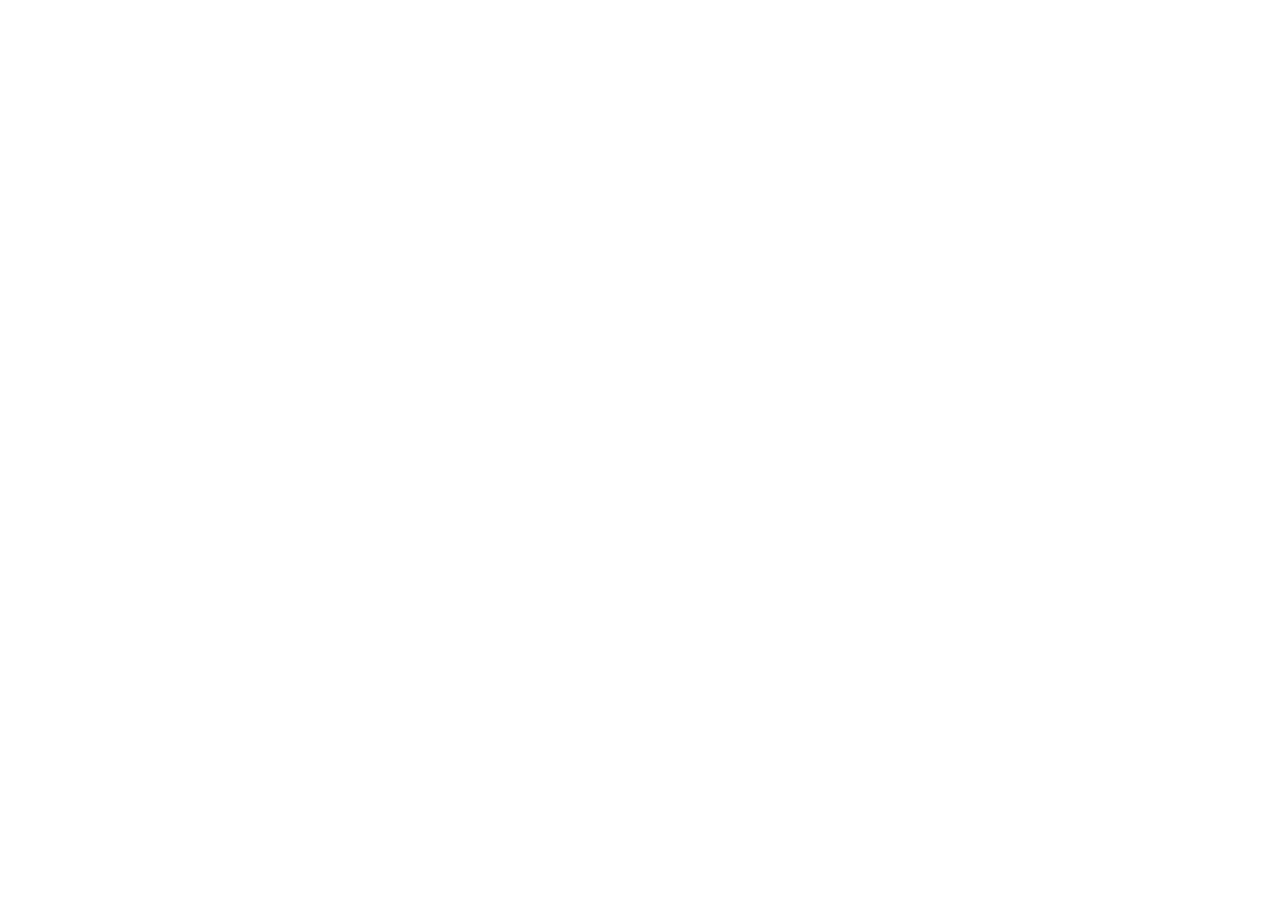
==== index.html @ cf405e30 "Primo commit: aggiunta file del carnevale" ====
<!DOCTYPE html>
<html lang="it">
<head>
<meta charset="utf-8">
<meta name="viewport" content="width=device-width, initial-scale=1, viewport-fit=cover">
<title>Carnevale di Ivrea 2027</title>
<link rel="preconnect" href="https://fonts.googleapis.com">
<link rel="preconnect" href="https://fonts.gstatic.com" crossorigin>
<link href="https://fonts.googleapis.com/css2?family=Alfa+Slab+One&family=Source+Sans+3:wght@400;600;700&display=swap" rel="stylesheet">
<link rel="stylesheet" href="css/style.css">
</head>
<body>
<header class="nav" id="nav"></header>
<div id="hero"></div>
<main class="wrap" id="app"></main>
<footer id="footer"></footer>
<script src="js/config.js"></script>
<script src="js/data.js"></script>
<script src="js/app.js"></script>
</body>
</html>
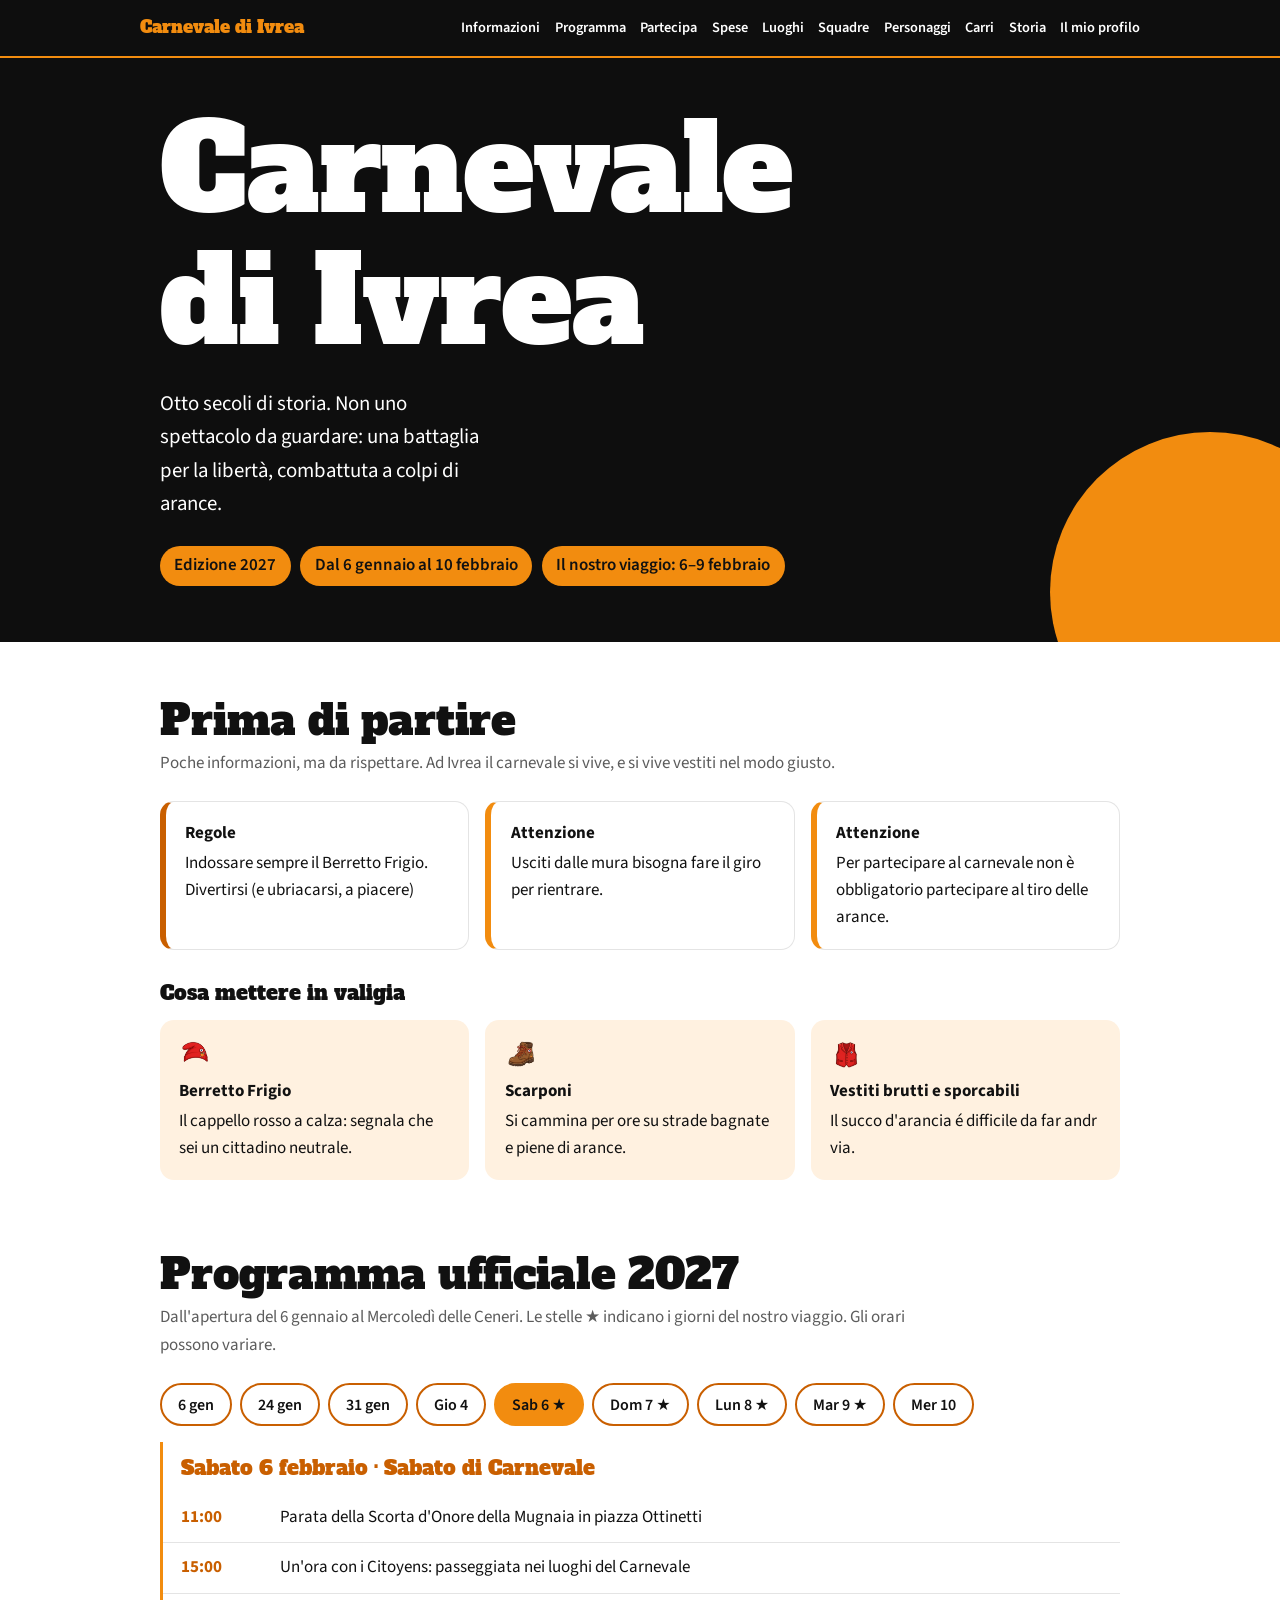
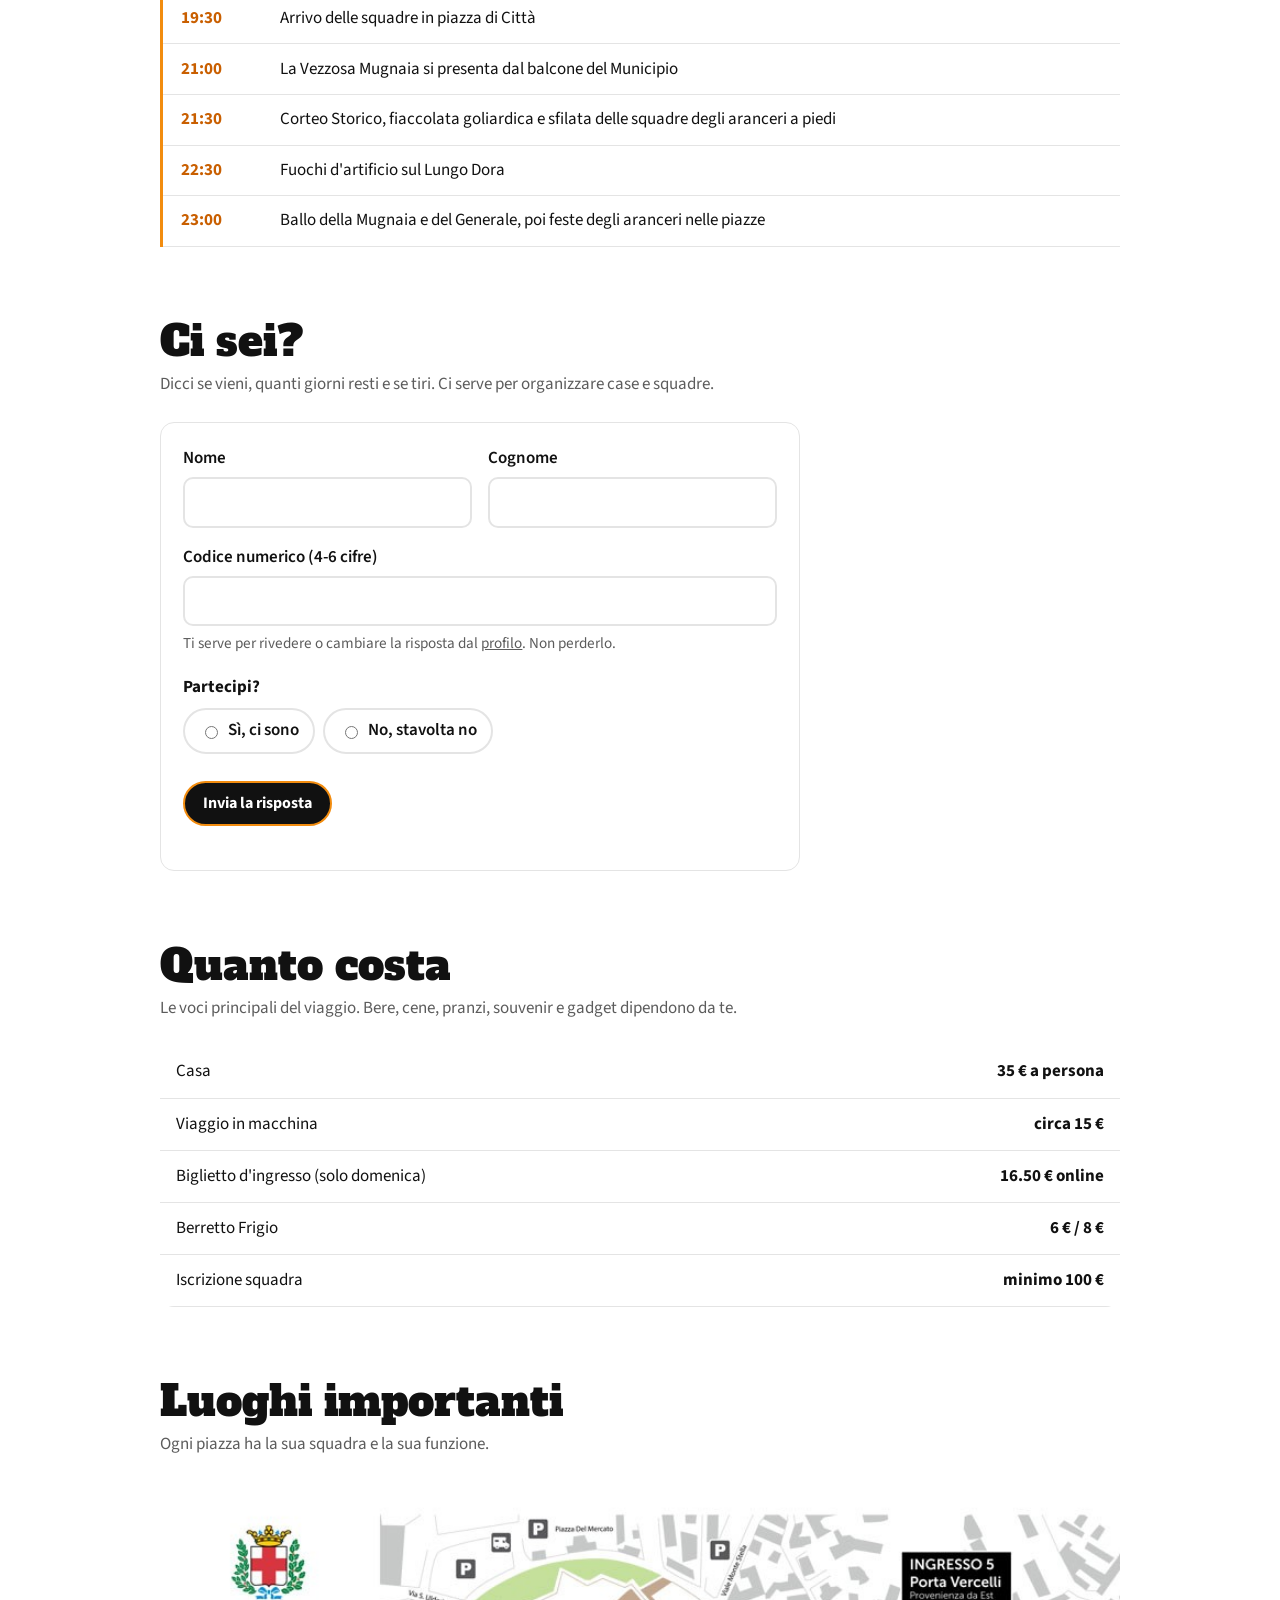
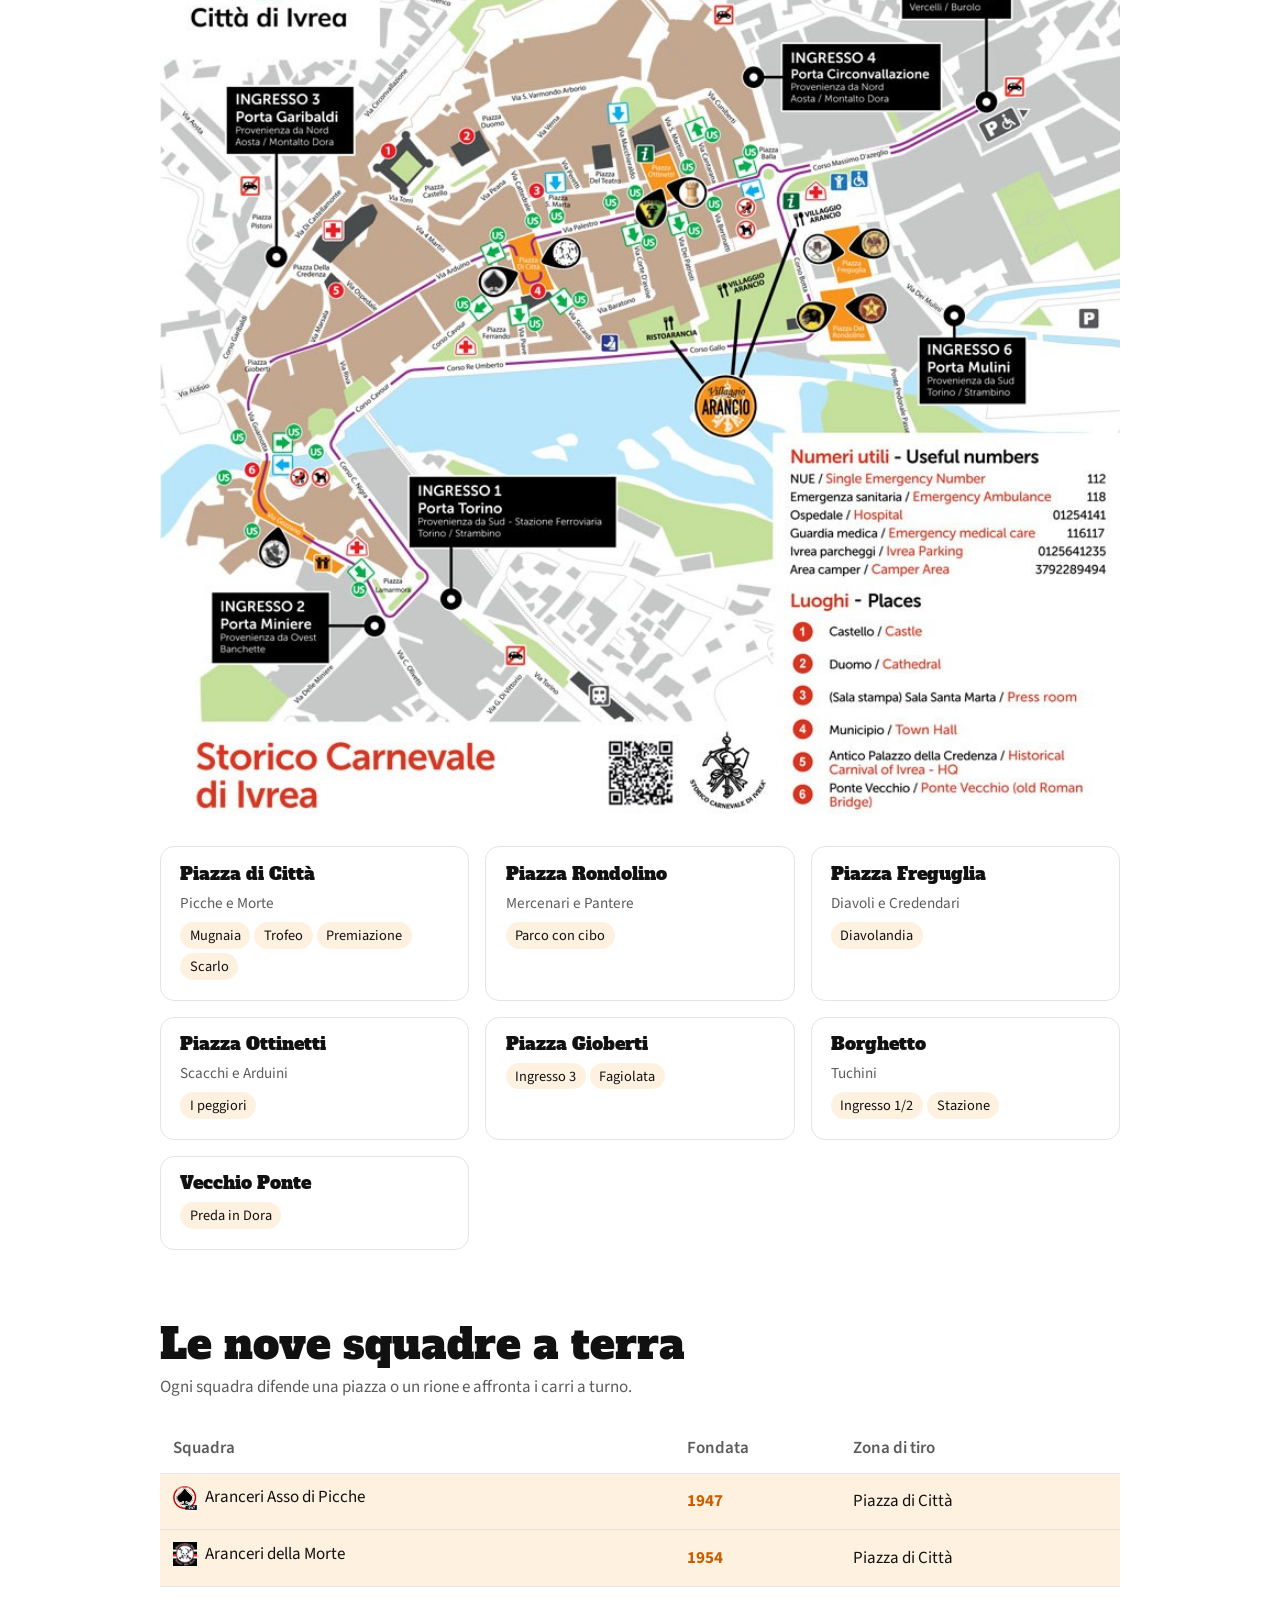
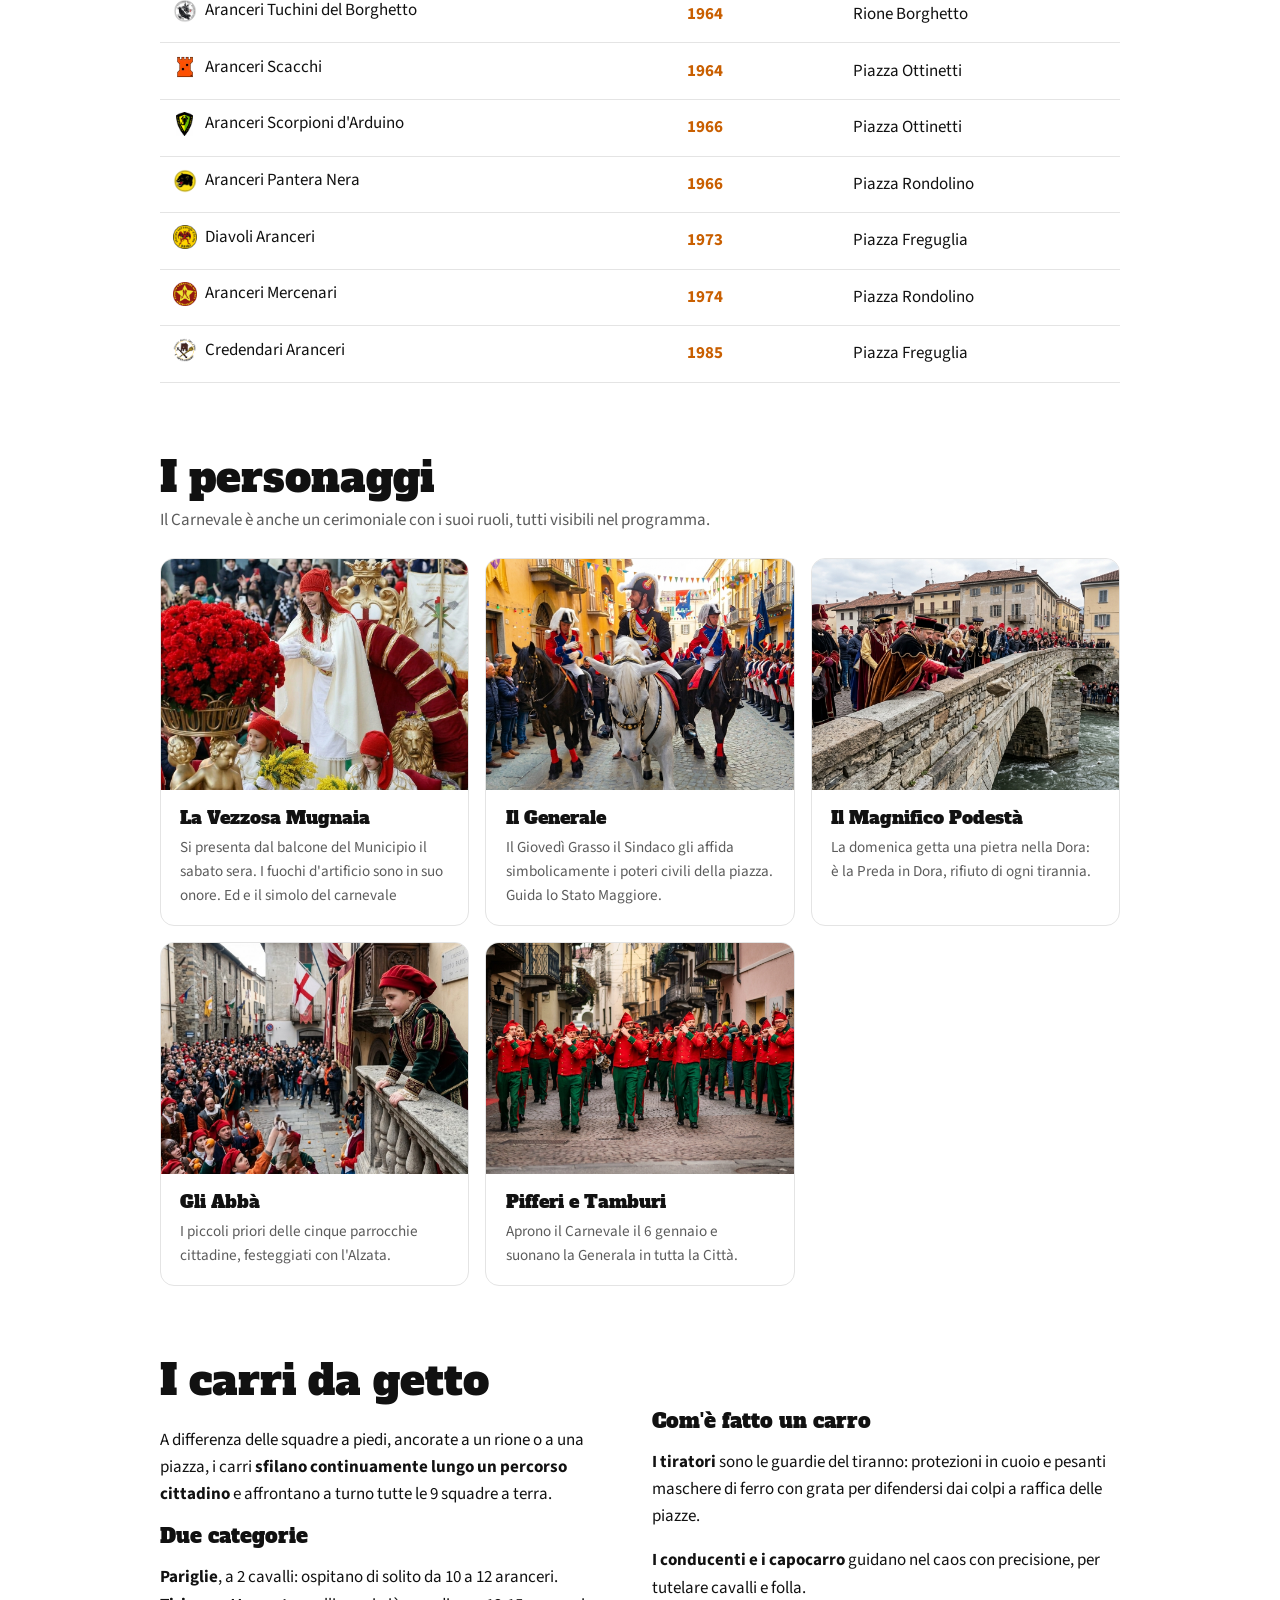
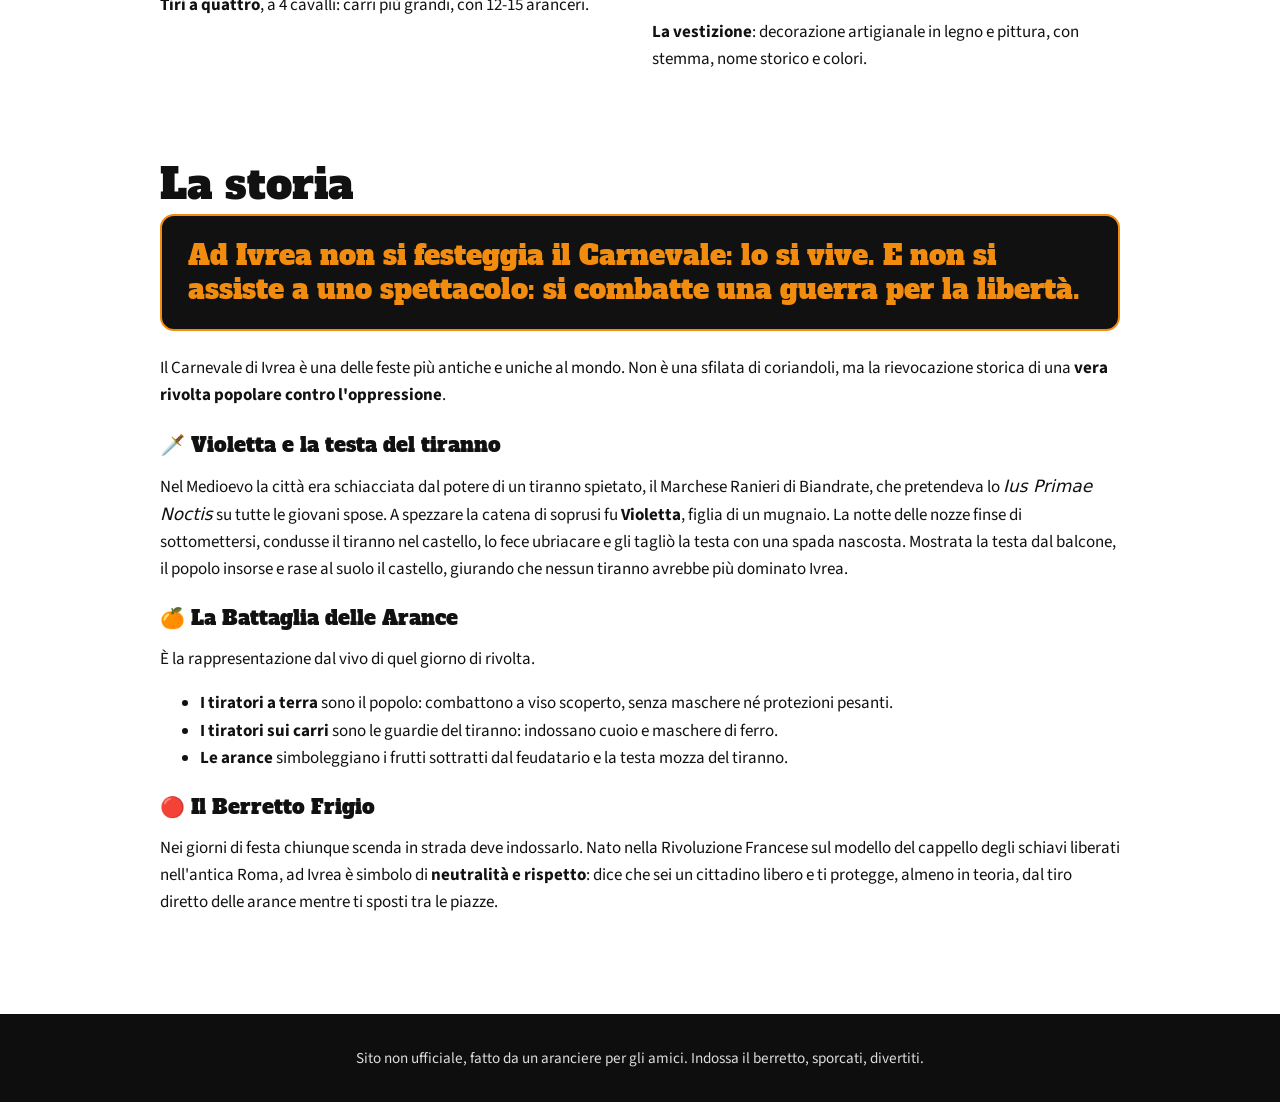
==== commit b4d1bb2d: "modifiche aggiuntive" ====
--- a/index.html
+++ b/index.html
@@ -16,6 +16,7 @@
 <footer id="footer"></footer>
 <script src="js/config.js"></script>
 <script src="js/data.js"></script>
+<script src="js/api.js"></script>
 <script src="js/app.js"></script>
 </body>
 </html>
--- a/css/style.css
+++ b/css/style.css
@@ -0,0 +1,123 @@
+:root{
+  --bg:#FFFFFF;--ink:#111;--muted:#5C5C5C;--red:#C95F00;--orange:#F28C0F;--card:#FFF;--line:#E4E4E4;--soft:#FFF1E0;
+  --display:"Alfa Slab One",Georgia,"Times New Roman",serif;
+  --body:"Source Sans 3",system-ui,-apple-system,"Segoe UI",Helvetica,Arial,sans-serif;
+  --navh:3.5rem;color-scheme:light;
+}
+@media (prefers-color-scheme:dark){
+  :root:not([data-theme="light"]){--bg:#111;--ink:#fff;--muted:#BDBDBD;--card:#1C1C1C;--line:#333;--soft:#2A1E10;--red:#F28C0F;color-scheme:dark}
+}
+:root[data-theme="dark"]{--bg:#111;--ink:#fff;--muted:#BDBDBD;--card:#1C1C1C;--line:#333;--soft:#2A1E10;--red:#F28C0F;color-scheme:dark}
+html{scroll-padding-top:calc(var(--navh) + env(safe-area-inset-top,0px) + .5rem);scroll-behavior:smooth}
+*{box-sizing:border-box}
+body{margin:0;background:var(--bg);color:var(--ink);font:400 1.0625rem/1.6 var(--body);padding-bottom:env(safe-area-inset-bottom,0px)}
+a{color:inherit}
+:focus-visible{outline:3px solid var(--orange);outline-offset:2px}
+.wrap{max-width:1000px;margin:0 auto;padding:0 1.25rem}
+h1,h2,h3{font-family:var(--display);font-weight:400;line-height:1.1;margin:0}
+h2{font-size:clamp(1.8rem,5vw,2.6rem);margin-bottom:.4rem}
+h3{font-size:1.25rem;margin-bottom:.4rem}
+section{padding:3.5rem 0 1rem}
+.lead{color:var(--muted);max-width:100ch;margin:0 0 1.5rem}
+.note{color:var(--muted);font-size:.95rem}
+.scroll{overflow-x:auto}
+
+/* navbar fissa */
+.nav{position:fixed;top:0;left:0;right:0;z-index:50;background:#0E0E0E;color:#fff;border-bottom:2px solid var(--orange);padding:env(safe-area-inset-top,0px) 1.25rem 0}
+.nav .bar{max-width:1000px;margin:0 auto;height:var(--navh);display:flex;align-items:center;justify-content:space-between;gap:1rem}
+.nav .brand{font-family:var(--display);color:var(--orange);text-decoration:none;white-space:nowrap}
+.nav ul{display:flex;gap:.9rem;list-style:none;margin:0;padding:0;font-weight:600;font-size:.9rem}
+.nav ul a{text-decoration:none;border-bottom:2px solid transparent;padding:.2rem 0}
+.nav ul a:hover{border-color:var(--orange)}
+.burger{display:none;background:none;border:2px solid var(--orange);color:#fff;border-radius:10px;width:2.6rem;height:2.6rem;font-size:1.4rem;cursor:pointer}
+@media (max-width:1020px){
+  .burger{display:block}
+  .nav ul{display:none;position:absolute;top:100%;left:0;right:0;flex-direction:column;gap:0;background:#0E0E0E;border-bottom:2px solid var(--orange);max-height:calc(100vh - var(--navh) - env(safe-area-inset-top,0px));overflow-y:auto;font-size:1.05rem}
+  .nav.open ul{display:flex}
+  .nav ul a{display:block;padding:.85rem 1.25rem;border:0;border-top:1px solid #2a2a2a}
+}
+
+/* hero */
+.hero{background:#0E0E0E;color:#fff;padding:calc(var(--navh) + env(safe-area-inset-top,0px) + 3rem) 0 3.5rem;position:relative;overflow:hidden}
+.hero::after{content:"";position:absolute;right:-90px;bottom:-110px;width:320px;height:320px;border-radius:50%;background:var(--orange)}
+.hero .wrap{position:relative;z-index:1}
+.hero h1{font-size:clamp(3rem,13vw,7.5rem);letter-spacing:-.01em}
+.hero p{font-size:1.3rem;max-width:34ch;margin:1.2rem 0 1.6rem}
+.facts{display:flex;flex-wrap:wrap;gap:.6rem}
+.facts span{background:var(--orange);color:#111;padding:.4rem .9rem;border-radius:999px;font-weight:600}
+
+/* box e griglie */
+.rules,.places,.feat,.two,.gear{display:grid;gap:1rem}
+.rules{grid-template-columns:repeat(auto-fit,minmax(240px,1fr))}
+.gear{grid-template-columns:repeat(auto-fit,minmax(200px,1fr));margin-top:1rem}
+.places{grid-template-columns:repeat(auto-fit,minmax(260px,1fr))}
+.feat{grid-template-columns:repeat(auto-fit,minmax(280px,1fr))}
+.two{gap:1.5rem;grid-template-columns:repeat(auto-fit,minmax(280px,1fr))}
+.box{background:var(--card);border:1px solid var(--line);border-radius:14px;padding:1.1rem 1.2rem}
+.box.red{border-left:6px solid var(--red)}
+.box.warn{border-left:6px solid var(--orange)}
+.box b{display:block;margin-bottom:.2rem}
+.gear .box{background:var(--soft);border:0}
+.gear .em{font-size:2rem;display:block}
+.places .box h3{font-size:1.1rem}
+.tag{display:inline-block;background:var(--soft);border-radius:999px;padding:.1rem .6rem;font-size:.9rem;margin:.15rem .25rem .15rem 0}
+
+/* programma */
+.tabs{display:flex;flex-wrap:wrap;gap:.5rem;margin:1rem 0}
+.tabs button{font:600 1rem var(--body);padding:.55rem 1rem;border-radius:999px;border:2px solid var(--red);background:transparent;color:var(--ink);cursor:pointer}
+.tabs button[aria-selected="true"]{background:var(--orange);border-color:var(--orange);color:#111}
+.day{display:none;margin:0;padding:0;list-style:none;border-left:3px solid var(--orange)}
+.day.on{display:block}
+.day li{display:flex;gap:1rem;align-items:baseline;padding:.7rem 0 .7rem 1.1rem;border-bottom:1px solid var(--line)}
+.day .t{font-weight:700;min-width:5.2rem;color:var(--red)}
+.day li.ttl{display:block;font:400 1.25rem var(--display);color:var(--red);border-bottom:0}
+
+/* tabelle */
+.costs{width:100%;border-collapse:collapse;background:var(--card);border-radius:14px;overflow:hidden}
+.costs td{padding:.75rem 1rem;border-bottom:1px solid var(--line)}
+.costs td:last-child{text-align:right;font-weight:700;white-space:nowrap}
+table.sq{width:100%;border-collapse:collapse;min-width:480px}
+.sq th,.sq td{text-align:left;padding:.65rem .8rem;border-bottom:1px solid var(--line)}
+.sq th{color:var(--muted);font-weight:600}
+.sq td:nth-child(2){font-weight:700;color:var(--red)}
+.sq .hl td{background:var(--soft)}
+
+/* squadre del cuore */
+.fcard{border-radius:18px;padding:1.4rem;color:#fff;display:flex;flex-direction:column;gap:.6rem}
+.fcard.picche{background:#111}.fcard.morte{background:#F28C0F;color:#111}
+.fcard svg{width:88px;height:88px}
+.fcard h3{font-size:1.6rem;margin:0}
+.fcard p{margin:0}
+.fcard .me{align-self:flex-start;background:#F28C0F;color:#111;font-weight:700;border-radius:999px;padding:.15rem .8rem;font-size:.9rem}
+.fcard.morte .me{background:#111;color:#fff}
+
+.btn{display:inline-block;background:#111;color:#fff;border:2px solid var(--orange);text-decoration:none;font:700 1rem var(--body);padding:.6rem 1.1rem;border-radius:999px;margin:.3rem .4rem .3rem 0;cursor:pointer}
+.btn:hover{background:var(--orange);color:#111}
+
+/* form */
+.rsvp{background:var(--card);border:1px solid var(--line);border-radius:14px;padding:1.4rem;max-width:640px}
+.rsvp .row{display:grid;gap:1rem;grid-template-columns:repeat(auto-fit,minmax(200px,1fr))}
+.rsvp label.f{display:block;font-weight:600;margin-bottom:.3rem}
+.rsvp input[type=text]{width:100%;font:inherit;padding:.6rem .8rem;border-radius:10px;border:2px solid var(--line);background:var(--bg);color:var(--ink)}
+.rsvp fieldset{border:0;padding:0;margin:1.2rem 0 0}
+.rsvp legend{font-weight:700;padding:0;margin-bottom:.4rem}
+.opts{display:flex;flex-wrap:wrap;gap:.5rem}
+.opts label{display:inline-flex;align-items:center;gap:.45rem;border:2px solid var(--line);border-radius:999px;padding:.45rem .9rem;cursor:pointer;font-weight:600}
+.opts label:has(input:checked){background:var(--orange);border-color:var(--orange);color:#111}
+.opts input{accent-color:#111}
+.rsvp [hidden]{display:none}
+.msg{margin-top:1rem;font-weight:600}
+.msg.ok{color:#2E7D32}.msg.err{color:#C62828}
+@media (prefers-color-scheme:dark){.msg.ok{color:#81C784}.msg.err{color:#EF9A9A}}
+
+blockquote{margin:0 0 1.5rem;padding:1.4rem 1.6rem;background:#111;color:#F28C0F;border:2px solid #F28C0F;border-radius:14px;font-family:var(--display);font-size:clamp(1.2rem,3.4vw,1.7rem);line-height:1.25}
+.story h3{margin-top:1.5rem}
+footer{margin-top:4rem;padding:2rem 0;background:#0E0E0E;color:#ddd;text-align:center;font-size:.95rem}
+@media (prefers-reduced-motion:reduce){html{scroll-behavior:auto}}
+
+/* photo */
+.pbox{padding:0;overflow:hidden}
+.pbox h3,.pbox p{padding:0 1.2rem}
+.pbox h3{padding-top:1rem}
+.pbox p{padding-bottom:1.1rem}
+.pf{display:block;width:100%;aspect-ratio:4/3;object-fit:cover;margin-bottom:.2rem}
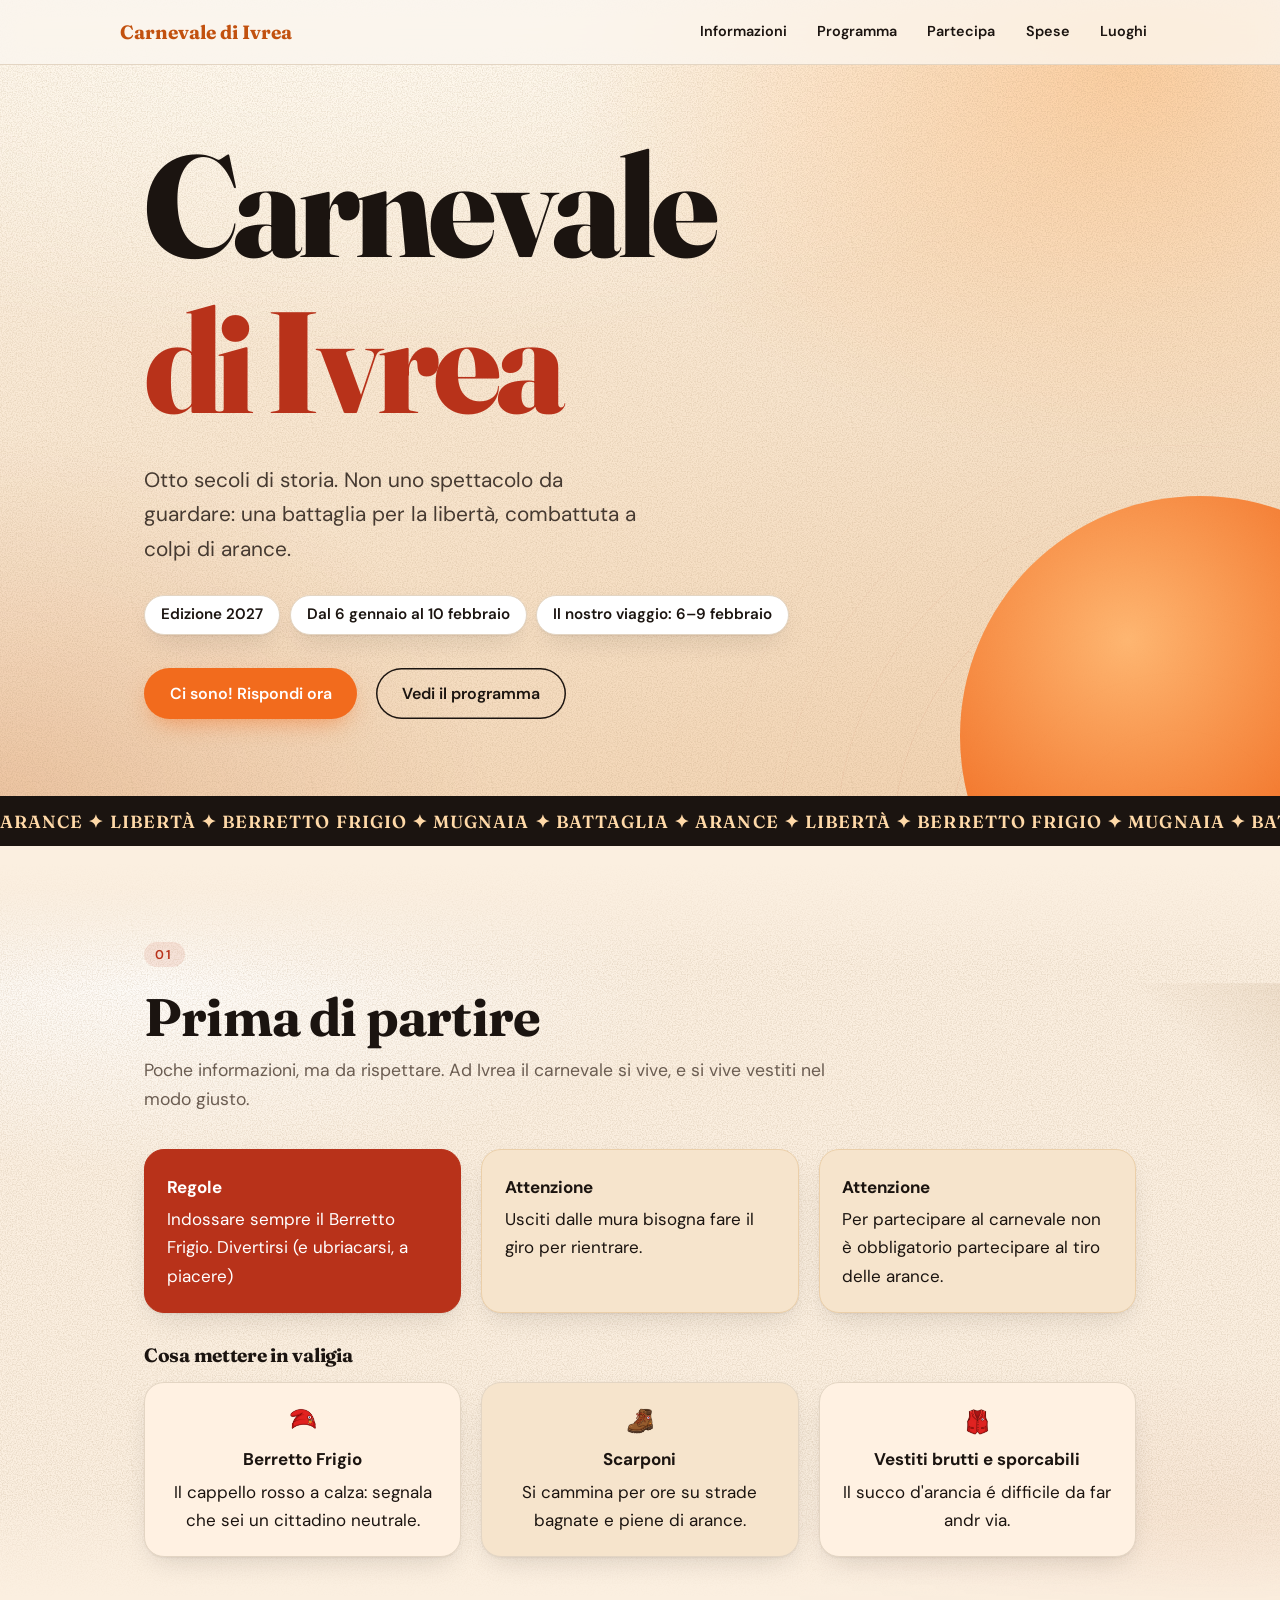
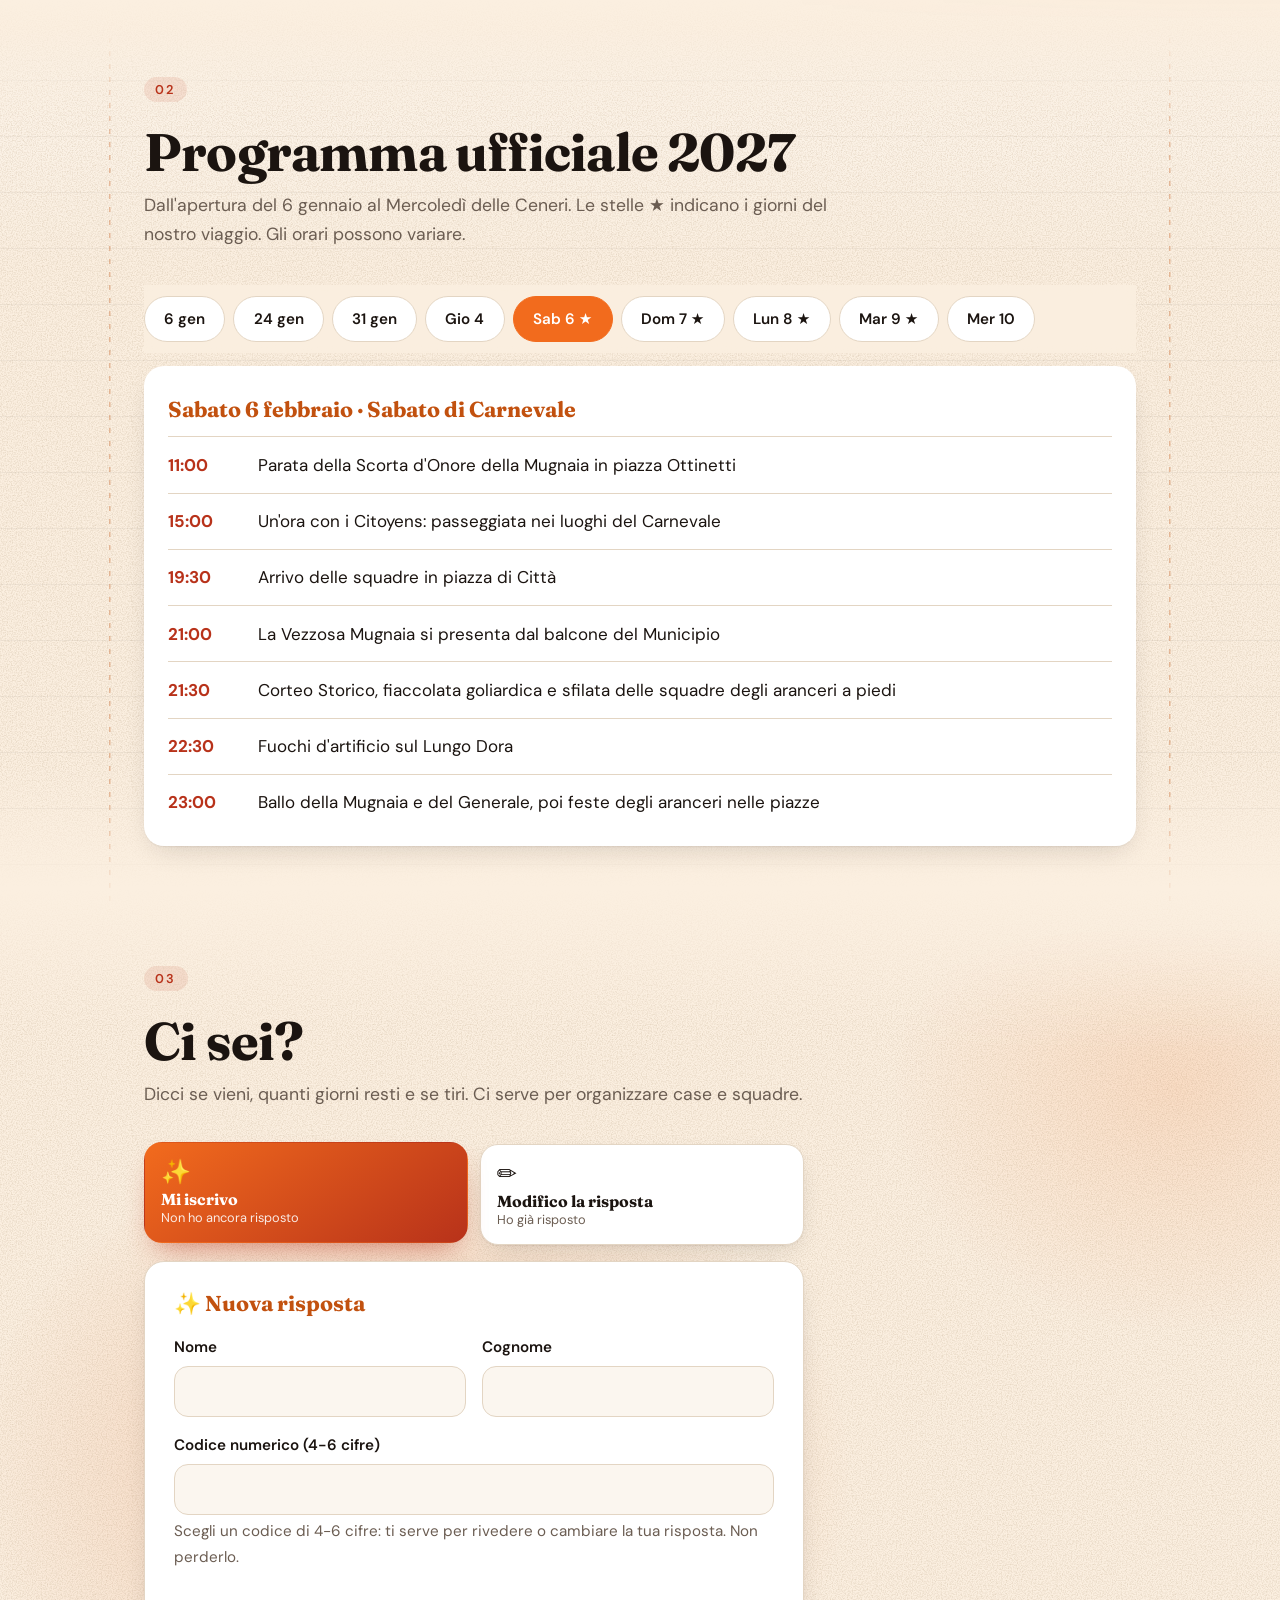
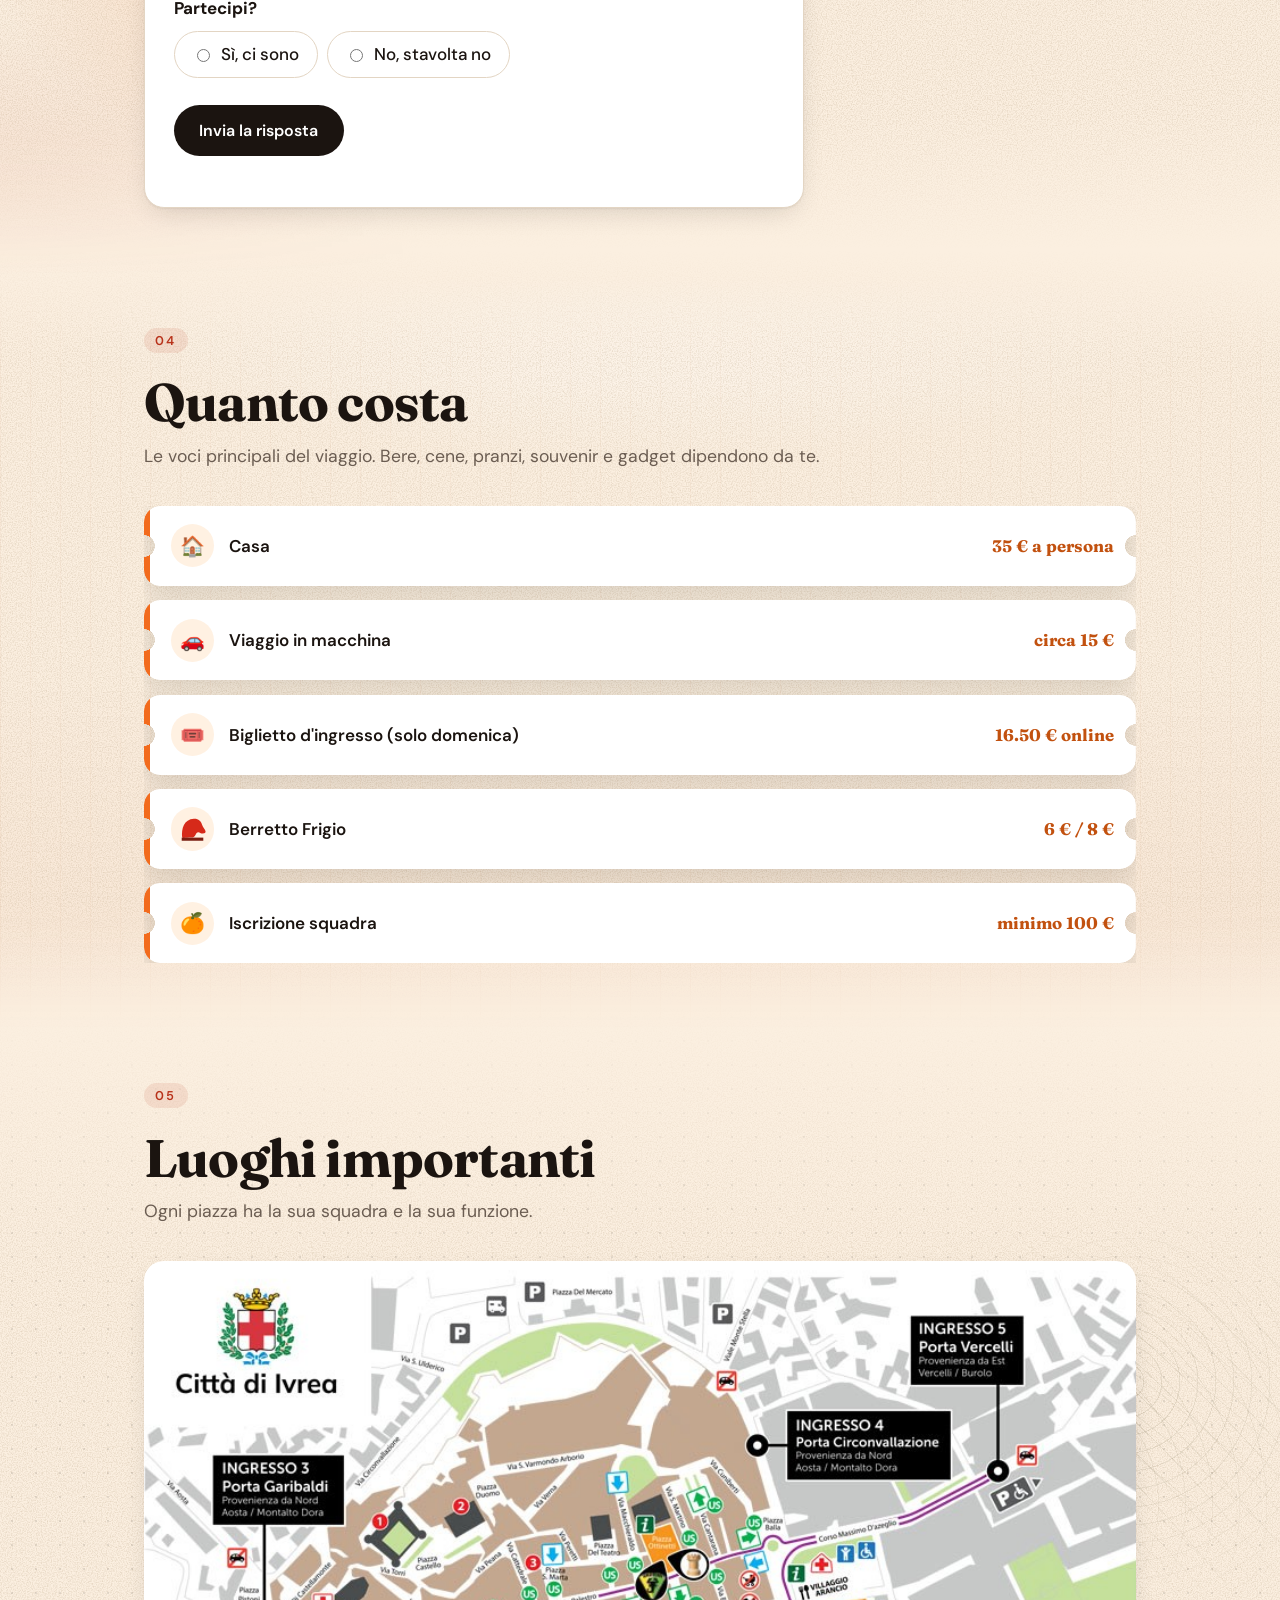
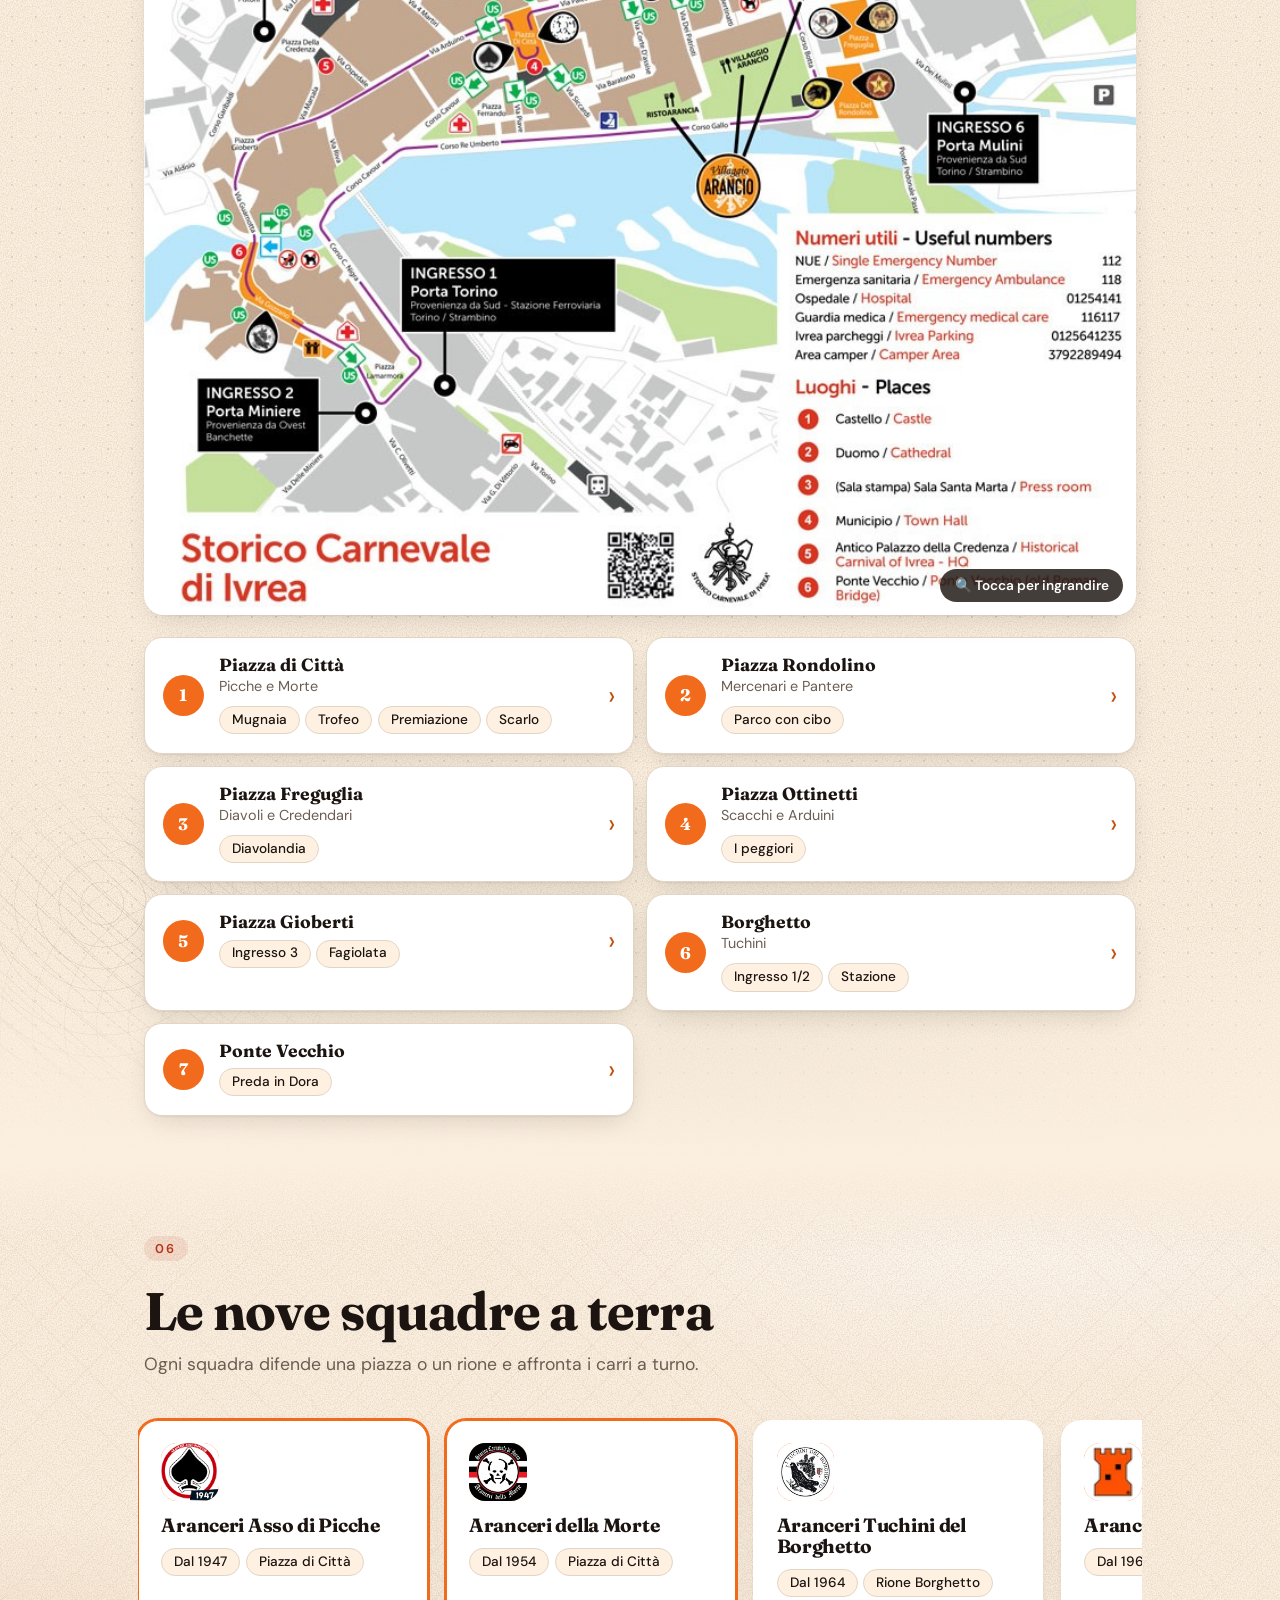
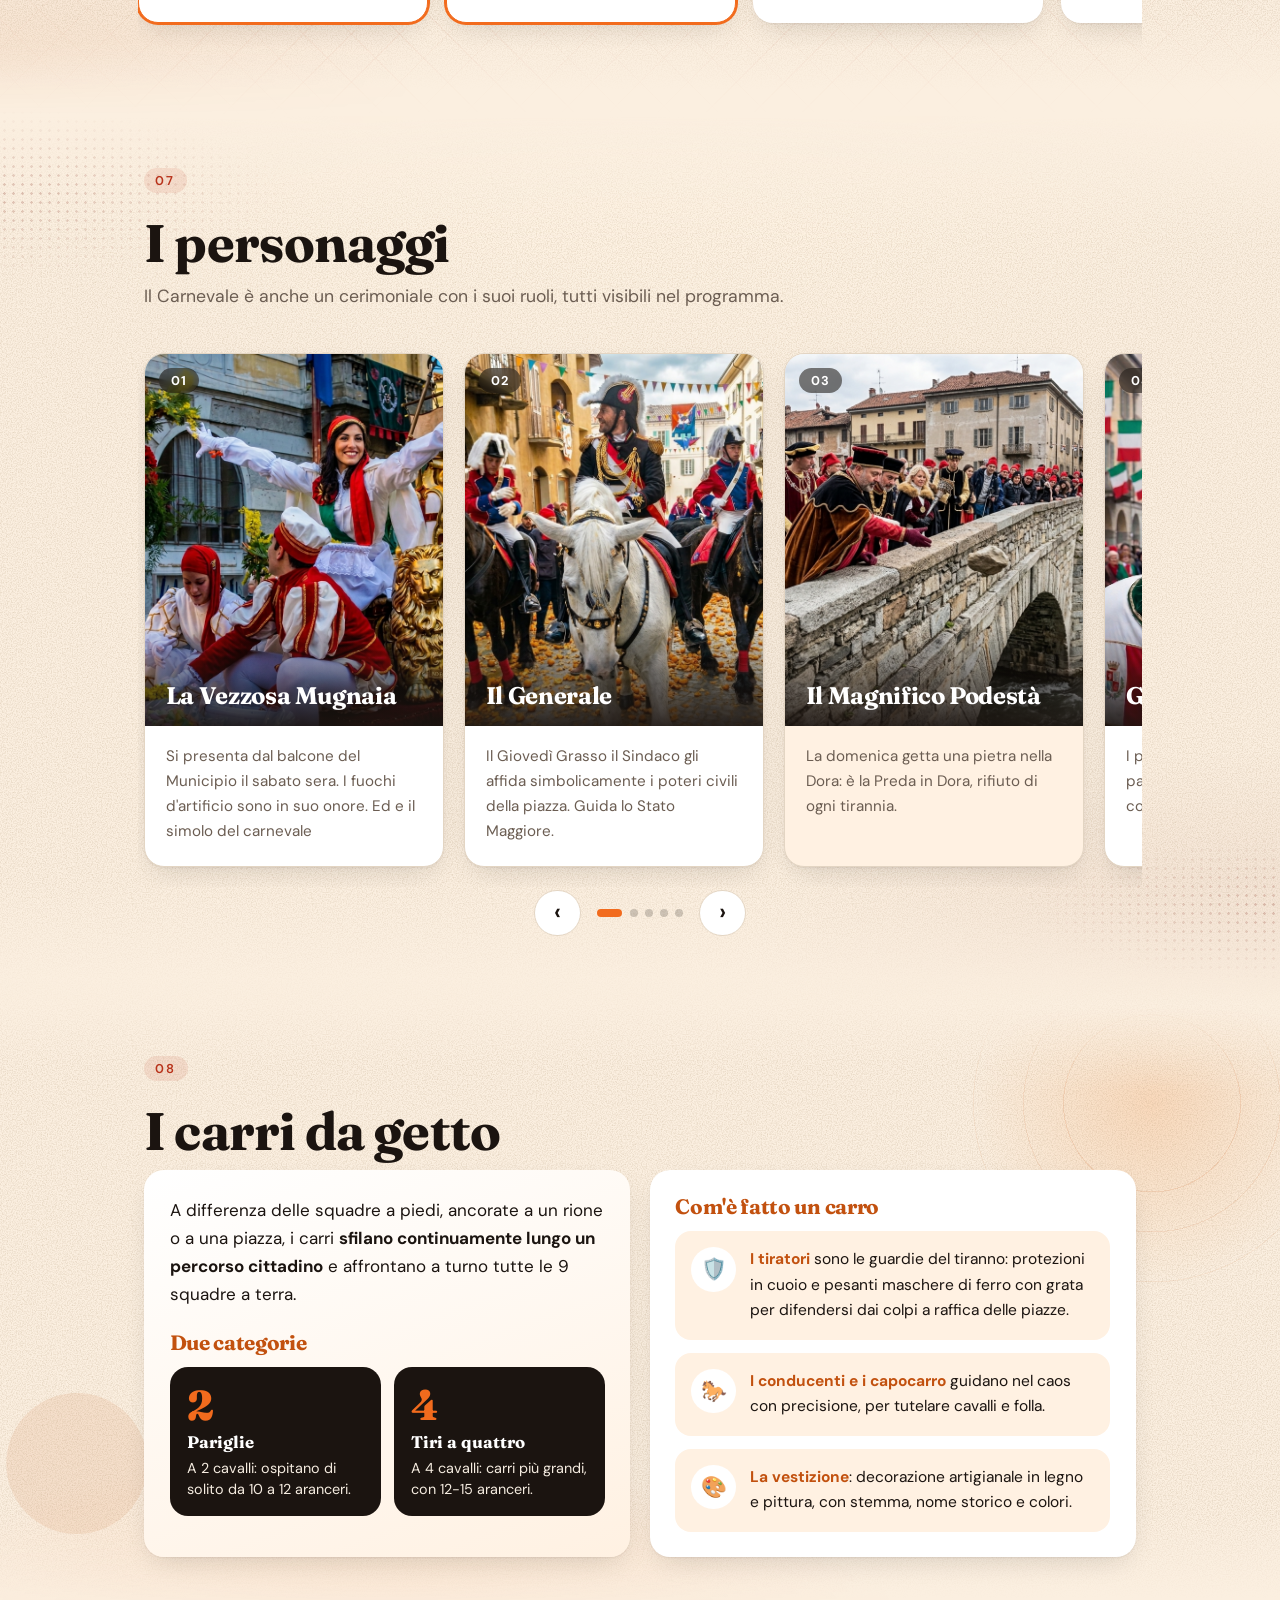
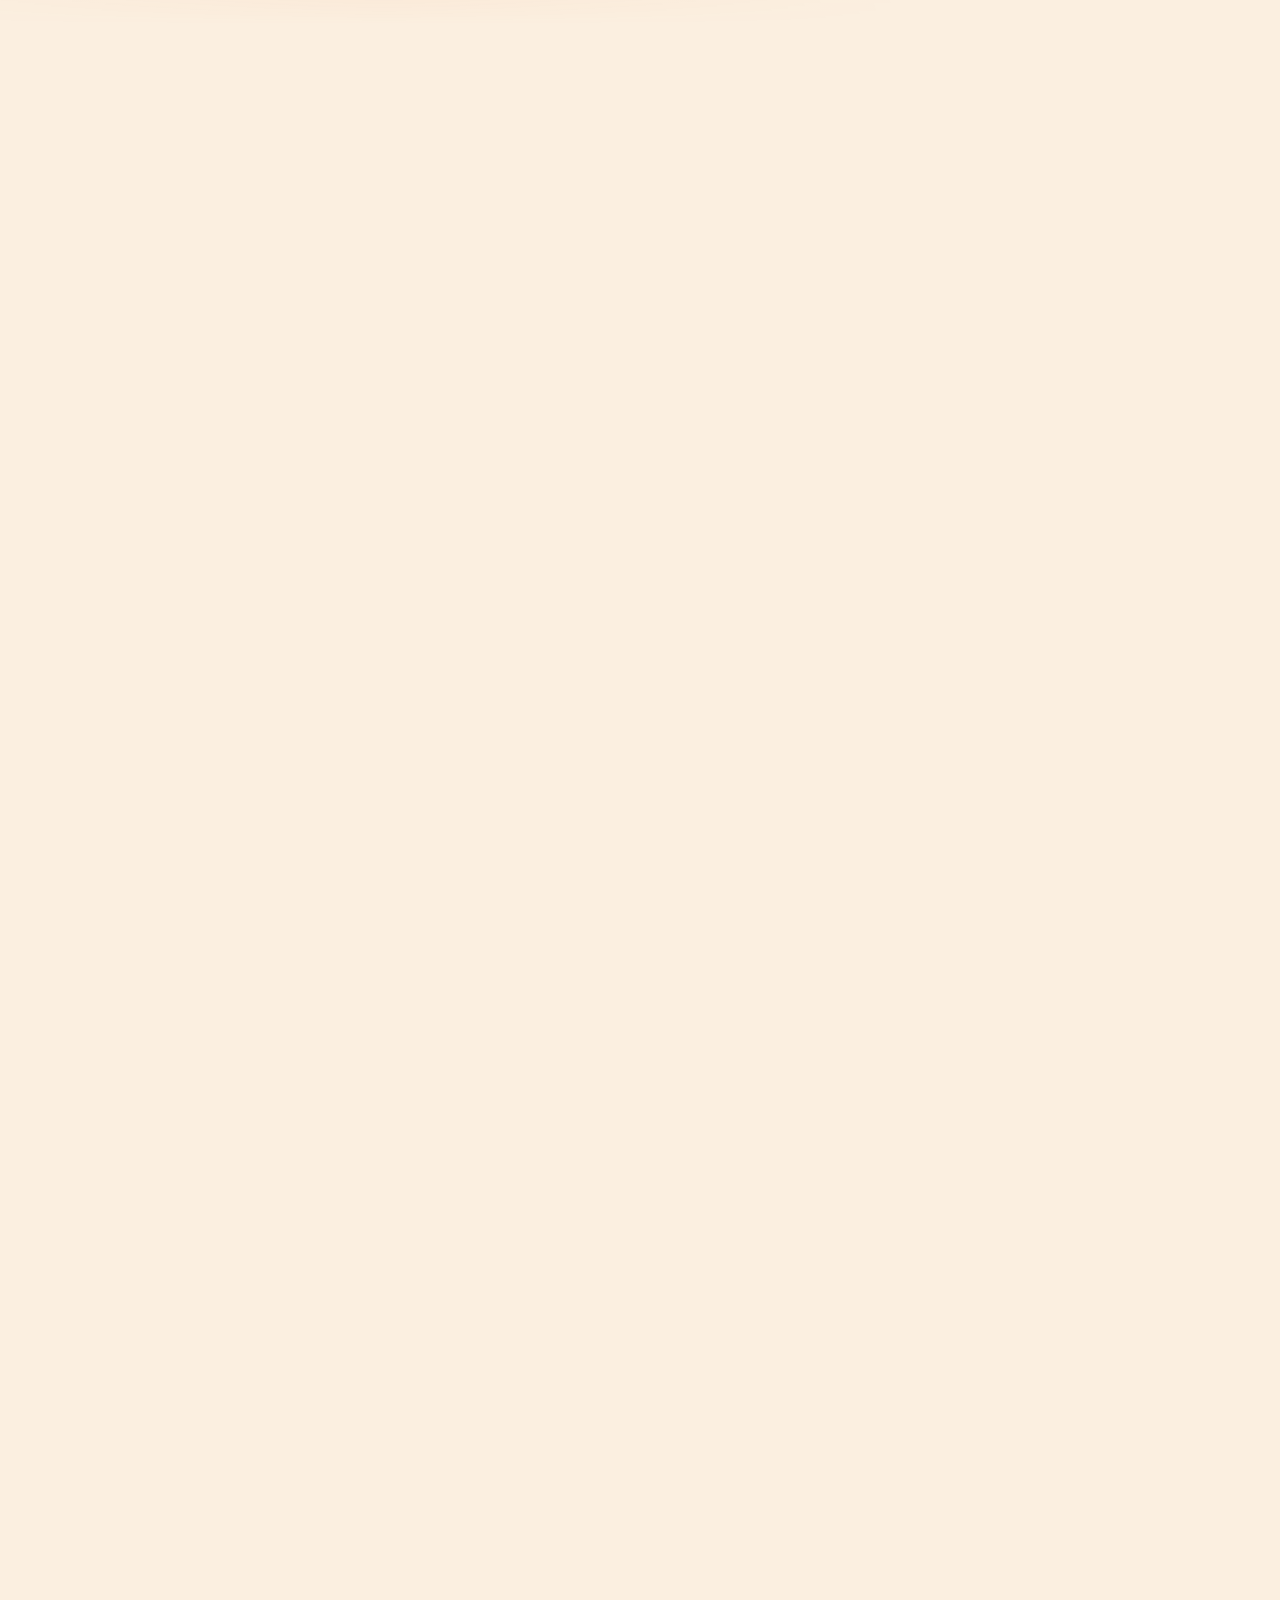
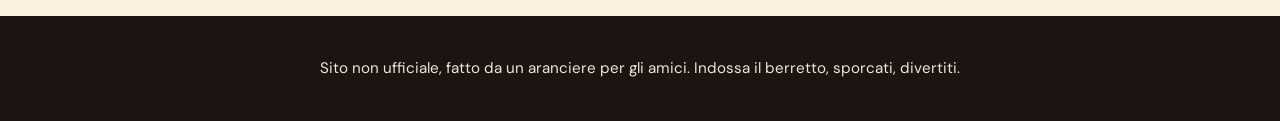
==== commit 6332e392: "modifiche design" ====
--- a/index.html
+++ b/index.html
@@ -7,6 +7,7 @@
 <link rel="preconnect" href="https://fonts.googleapis.com">
 <link rel="preconnect" href="https://fonts.gstatic.com" crossorigin>
 <link href="https://fonts.googleapis.com/css2?family=Alfa+Slab+One&family=Source+Sans+3:wght@400;600;700&display=swap" rel="stylesheet">
+<link href="https://fonts.googleapis.com/css2?family=Fraunces:opsz,wght@9..144,600;9..144,700;9..144,800&family=DM+Sans:wght@400;500;600;700&display=swap" rel="stylesheet">
 <link rel="stylesheet" href="css/style.css">
 </head>
 <body>
--- a/css/style.css
+++ b/css/style.css
@@ -1,123 +1,453 @@
-:root{
-  --bg:#FFFFFF;--ink:#111;--muted:#5C5C5C;--red:#C95F00;--orange:#F28C0F;--card:#FFF;--line:#E4E4E4;--soft:#FFF1E0;
-  --display:"Alfa Slab One",Georgia,"Times New Roman",serif;
-  --body:"Source Sans 3",system-ui,-apple-system,"Segoe UI",Helvetica,Arial,sans-serif;
-  --navh:3.5rem;color-scheme:light;
-}
-@media (prefers-color-scheme:dark){
-  :root:not([data-theme="light"]){--bg:#111;--ink:#fff;--muted:#BDBDBD;--card:#1C1C1C;--line:#333;--soft:#2A1E10;--red:#F28C0F;color-scheme:dark}
-}
-:root[data-theme="dark"]{--bg:#111;--ink:#fff;--muted:#BDBDBD;--card:#1C1C1C;--line:#333;--soft:#2A1E10;--red:#F28C0F;color-scheme:dark}
-html{scroll-padding-top:calc(var(--navh) + env(safe-area-inset-top,0px) + .5rem);scroll-behavior:smooth}
+/* Carnevale di Ivrea 2027 — restyle v5: soft-editorial (Fraunces + Inter) */
+:root{--bg:#FBF6EF;--ink:#1B1410;--muted:#6B5D52;--red:#B8321A;--red-dk:#5E1A10;--orange:#F26B1D;--rust:#C2510F;--card:#fff;--line:#E3D5C3;--soft:#FFF1E2;--sand:#F6E4CC;--cream:#FBF6EF;--coal:#1A1512;--paper:#F5ECE0;
+--display:"Fraunces",Georgia,serif;--body:"DM Sans",system-ui,-apple-system,"Segoe UI",sans-serif;
+--navh:4rem;--r:20px;--sh:0 1px 2px rgba(27,20,16,.06),0 10px 28px -10px rgba(27,20,16,.18);--sh-sm:0 1px 3px rgba(27,20,16,.18);--sh-hover:0 2px 4px rgba(27,20,16,.08),0 20px 40px -14px rgba(194,81,15,.4);--ease:cubic-bezier(.2,.7,.2,1);color-scheme:light}
+html{scroll-padding-top:calc(var(--navh) + env(safe-area-inset-top,0px) + .75rem);scroll-behavior:smooth}
 *{box-sizing:border-box}
-body{margin:0;background:var(--bg);color:var(--ink);font:400 1.0625rem/1.6 var(--body);padding-bottom:env(safe-area-inset-bottom,0px)}
+body{margin:0;background:var(--page,var(--bg));color:var(--fg,var(--ink));font:400 1.0625rem/1.65 var(--body);padding-bottom:env(safe-area-inset-bottom,0px);overflow-x:clip;position:relative;counter-reset:ch;-webkit-font-smoothing:antialiased}
 a{color:inherit}
-:focus-visible{outline:3px solid var(--orange);outline-offset:2px}
-.wrap{max-width:1000px;margin:0 auto;padding:0 1.25rem}
-h1,h2,h3{font-family:var(--display);font-weight:400;line-height:1.1;margin:0}
-h2{font-size:clamp(1.8rem,5vw,2.6rem);margin-bottom:.4rem}
-h3{font-size:1.25rem;margin-bottom:.4rem}
-section{padding:3.5rem 0 1rem}
-.lead{color:var(--muted);max-width:100ch;margin:0 0 1.5rem}
+:focus-visible{outline:3px solid var(--orange);outline-offset:3px;border-radius:6px}
+.wrap{max-width:1040px;margin:0 auto;padding:0 1.5rem}
+h1,h2,h3{font-family:var(--display);font-weight:700;line-height:1.08;margin:0;letter-spacing:-.015em}
+h2{font-size:clamp(2rem,5.5vw,3.3rem);margin-bottom:.7rem}
+h3{font-size:1.2rem;margin-bottom:.45rem}
+main,footer,#hero,.mq{position:relative;z-index:1}
+section{padding:6rem 0 1.5rem}
+section h2:before{counter-increment:ch;content:"0" counter(ch);display:block;width:fit-content;font:600 .8rem var(--body);letter-spacing:.16em;color:var(--red);background:rgba(184,50,26,.1);padding:.25rem .7rem;border-radius:999px;margin-bottom:1.3rem}
+.lead{color:var(--muted);max-width:60ch;margin:0 0 2.2rem;font-size:1.1rem}
 .note{color:var(--muted);font-size:.95rem}
 .scroll{overflow-x:auto}
-
-/* navbar fissa */
-.nav{position:fixed;top:0;left:0;right:0;z-index:50;background:#0E0E0E;color:#fff;border-bottom:2px solid var(--orange);padding:env(safe-area-inset-top,0px) 1.25rem 0}
-.nav .bar{max-width:1000px;margin:0 auto;height:var(--navh);display:flex;align-items:center;justify-content:space-between;gap:1rem}
-.nav .brand{font-family:var(--display);color:var(--orange);text-decoration:none;white-space:nowrap}
-.nav ul{display:flex;gap:.9rem;list-style:none;margin:0;padding:0;font-weight:600;font-size:.9rem}
-.nav ul a{text-decoration:none;border-bottom:2px solid transparent;padding:.2rem 0}
-.nav ul a:hover{border-color:var(--orange)}
-.burger{display:none;background:none;border:2px solid var(--orange);color:#fff;border-radius:10px;width:2.6rem;height:2.6rem;font-size:1.4rem;cursor:pointer}
+#top{--sb:#FBEFE0;--sf:#1B1410}#info{--sb:#FBF7EE;--sf:#1B1410}#programma{--sb:#F3EBDF;--sf:#1B1410}#partecipa{--sb:#FBE7D5;--sf:#1B1410}#spese{--sb:#F2E5CC;--sf:#1B1410}#luoghi{--sb:#EDEADB;--sf:#1B1410}#squadre{--sb:#F5E5DA;--sf:#1B1410}#personaggi{--sb:#F0E1CF;--sf:#1B1410}#carri{--sb:#FBE6CC;--sf:#1B1410}#storia{--sb:#F2E2CB;--sf:#1B1410}
+
+/* navbar */
+.nav{position:fixed;top:0;left:0;right:0;z-index:50;background:rgba(251,246,239,.82);backdrop-filter:saturate(1.4) blur(14px);-webkit-backdrop-filter:saturate(1.4) blur(14px);color:var(--ink);border-bottom:1px solid var(--line);padding:env(safe-area-inset-top,0px) 1.5rem 0}
+.nav .bar{max-width:1040px;margin:0 auto;height:var(--navh);display:flex;align-items:center;justify-content:space-between;gap:1rem}
+.nav .brand{font:700 1.2rem var(--display);color:var(--rust);text-decoration:none;white-space:nowrap}
+.nav ul{display:flex;gap:.3rem;list-style:none;margin:0;padding:0;font-weight:600;font-size:.9rem}
+.nav ul a{text-decoration:none;padding:.5rem .8rem;border-radius:999px;transition:background .2s,color .2s}
+.nav ul a:hover{background:var(--orange);color:#fff}
+.pbar{position:absolute;left:0;bottom:-1px;height:3px;width:0;background:linear-gradient(90deg,var(--orange),var(--red))}
+.burger{display:none;background:var(--ink);border:0;color:#fff;border-radius:14px;width:2.9rem;height:2.9rem;font-size:1.3rem;cursor:pointer}
+@keyframes dn{from{opacity:0;transform:translateY(-10px)}to{opacity:1;transform:none}}
 @media (max-width:1020px){
-  .burger{display:block}
-  .nav ul{display:none;position:absolute;top:100%;left:0;right:0;flex-direction:column;gap:0;background:#0E0E0E;border-bottom:2px solid var(--orange);max-height:calc(100vh - var(--navh) - env(safe-area-inset-top,0px));overflow-y:auto;font-size:1.05rem}
-  .nav.open ul{display:flex}
-  .nav ul a{display:block;padding:.85rem 1.25rem;border:0;border-top:1px solid #2a2a2a}
+ .burger{display:block}
+ .nav ul{display:none;position:absolute;top:100%;left:0;right:0;flex-direction:column;gap:0;background:var(--bg);border-bottom:1px solid var(--line);box-shadow:0 20px 30px -20px rgba(27,20,16,.3);max-height:calc(100vh - var(--navh) - env(safe-area-inset-top,0px));overflow-y:auto;font-size:1.1rem}
+ .nav.open ul{display:flex;animation:dn .25s both}
+ .nav ul a{display:block;padding:1.05rem 1.5rem;border-radius:0;border-top:1px solid var(--line)}
 }
 
 /* hero */
-.hero{background:#0E0E0E;color:#fff;padding:calc(var(--navh) + env(safe-area-inset-top,0px) + 3rem) 0 3.5rem;position:relative;overflow:hidden}
-.hero::after{content:"";position:absolute;right:-90px;bottom:-110px;width:320px;height:320px;border-radius:50%;background:var(--orange)}
+.hero{padding:calc(var(--navh) + env(safe-area-inset-top,0px) + 4rem) 0 4.5rem;position:relative;overflow:hidden}
+.hero::after{content:"";position:absolute;right:-160px;bottom:-180px;width:480px;height:480px;border-radius:50%;background:radial-gradient(circle at 35% 30%,#FFB36B,var(--orange) 55%,#C2510F);opacity:.92;animation:fl 8s ease-in-out infinite;translate:0 var(--py,0px)}
 .hero .wrap{position:relative;z-index:1}
-.hero h1{font-size:clamp(3rem,13vw,7.5rem);letter-spacing:-.01em}
-.hero p{font-size:1.3rem;max-width:34ch;margin:1.2rem 0 1.6rem}
+.hero h1{font-size:clamp(3.4rem,14vw,9rem);font-weight:800;letter-spacing:-.035em;color:var(--red);margin:0}
+.hero h1::first-line{color:var(--ink)}
+.hero p{font-size:1.3rem;max-width:36ch;color:#463A31;margin:1.5rem 0 1.8rem}
 .facts{display:flex;flex-wrap:wrap;gap:.6rem}
-.facts span{background:var(--orange);color:#111;padding:.4rem .9rem;border-radius:999px;font-weight:600}
-
-/* box e griglie */
-.rules,.places,.feat,.two,.gear{display:grid;gap:1rem}
-.rules{grid-template-columns:repeat(auto-fit,minmax(240px,1fr))}
-.gear{grid-template-columns:repeat(auto-fit,minmax(200px,1fr));margin-top:1rem}
-.places{grid-template-columns:repeat(auto-fit,minmax(260px,1fr))}
-.feat{grid-template-columns:repeat(auto-fit,minmax(280px,1fr))}
-.two{gap:1.5rem;grid-template-columns:repeat(auto-fit,minmax(280px,1fr))}
-.box{background:var(--card);border:1px solid var(--line);border-radius:14px;padding:1.1rem 1.2rem}
-.box.red{border-left:6px solid var(--red)}
-.box.warn{border-left:6px solid var(--orange)}
-.box b{display:block;margin-bottom:.2rem}
-.gear .box{background:var(--soft);border:0}
-.gear .em{font-size:2rem;display:block}
+.facts span,.badge{display:inline-block;background:#fff;color:var(--ink);padding:.4rem 1rem;border-radius:999px;font-weight:600;font-size:.95rem;border:1px solid var(--line);box-shadow:var(--sh)}
+.cta-row{display:flex;gap:.8rem;flex-wrap:wrap;align-items:center;margin:1.8rem 0 0}
+@keyframes fl{50%{transform:translate(-24px,-18px) scale(1.05)}}
+@keyframes up{from{opacity:0;transform:translateY(22px)}to{opacity:1;transform:none}}
+.hero .wrap>*{animation:up .7s var(--ease) both}.hero .wrap>*:nth-child(2){animation-delay:.12s}.hero .wrap>*:nth-child(3){animation-delay:.24s}.hero .wrap>*:nth-child(4){animation-delay:.36s}
+.mq{background:var(--ink);color:#FFD9A8;overflow:hidden;white-space:nowrap;font:600 1.1rem var(--display);letter-spacing:.06em;padding:.9rem 0}
+.mq div{display:inline-flex;animation:mq 55s linear infinite;will-change:transform}
+@keyframes mq{to{transform:translateX(-50%)}}
+
+/* sfondo */
+.fx{position:fixed;inset:0;z-index:0;pointer-events:none;overflow:hidden}
+.orb{position:absolute;border-radius:50%;background:radial-gradient(circle at 35% 30%,#FFB36B,var(--orange) 60%,#C2510F);opacity:.1;will-change:translate}
+.orb-1{width:300px;height:300px;left:72%;top:8%;translate:calc(var(--mx,0)*-34px) calc(var(--sy,0)*-.12px + var(--my,0)*-20px)}
+.orb-2{width:170px;height:170px;left:-60px;top:55%;translate:calc(var(--mx,0)*26px) calc(var(--sy,0)*-.22px)}
+.orb-3{width:90px;height:90px;left:62%;top:78%;translate:calc(var(--mx,0)*-46px) calc(var(--sy,0)*-.34px + var(--my,0)*30px)}
+.cap{position:absolute;width:210px;left:4%;top:26%;opacity:.07;translate:calc(var(--mx,0)*20px) calc(var(--sy,0)*-.18px);rotate:calc(var(--sy,0)*.012deg)}
+@media (max-width:700px){.orb-1{width:190px;height:190px}.cap{width:130px;left:62%;top:40%}}
+
+/* card */
+.rules,.places,.feat,.two,.gear{display:grid;gap:1.25rem}
+.rules{grid-template-columns:repeat(auto-fit,minmax(250px,1fr))}
+.gear{grid-template-columns:repeat(auto-fit,minmax(210px,1fr));margin-top:1rem}
+.places{grid-template-columns:repeat(auto-fit,minmax(270px,1fr))}
+.two{gap:2rem;grid-template-columns:repeat(auto-fit,minmax(290px,1fr))}
+.box,.rsvp{position:relative;background:var(--card);color:var(--ink);border:1px solid var(--line);border-radius:var(--r);padding:1.4rem;box-shadow:var(--sh);transition:transform .3s var(--ease),box-shadow .3s var(--ease),border-color .3s}
+@media (hover:hover){.box:hover{transform:translateY(-5px);box-shadow:var(--sh-hover);border-color:var(--orange)}}
+.box b{display:block;margin-bottom:.3rem;font-weight:700}
+.box.red{background:var(--red);color:#fff;border-color:var(--red)}
+.box.warn{background:var(--sand);border-color:#EBCFA9}
+.gear .box{background:var(--soft)}.gear .box:nth-child(even){background:var(--sand)}
+.places .box:nth-child(3n){background:var(--soft)}
 .places .box h3{font-size:1.1rem}
-.tag{display:inline-block;background:var(--soft);border-radius:999px;padding:.1rem .6rem;font-size:.9rem;margin:.15rem .25rem .15rem 0}
+.tag{display:inline-block;background:var(--soft);border:1px solid var(--line);border-radius:999px;padding:.12rem .75rem;font-size:.85rem;font-weight:500;margin:.3rem .35rem .15rem 0;color:var(--ink)}
+.places .box[onclick]::after{content:"📍";position:absolute;top:1rem;right:1.1rem;opacity:.5}
+
+@media (max-width:700px){
+ section{padding-top:4rem}
+ .places{display:flex;gap:.9rem;overflow-x:auto;scroll-snap-type:x mandatory;overscroll-behavior-x:contain;padding:6px 1.5rem 1.6rem;margin:0 -1.5rem;scroll-padding:0 1.5rem;scrollbar-width:none}
+ .places::-webkit-scrollbar{display:none}
+ .places>.box{flex:0 0 78vw;max-width:310px;scroll-snap-align:start}
+ .hero .btn{width:100%;justify-content:center}
+}
 
 /* programma */
-.tabs{display:flex;flex-wrap:wrap;gap:.5rem;margin:1rem 0}
-.tabs button{font:600 1rem var(--body);padding:.55rem 1rem;border-radius:999px;border:2px solid var(--red);background:transparent;color:var(--ink);cursor:pointer}
-.tabs button[aria-selected="true"]{background:var(--orange);border-color:var(--orange);color:#111}
-.day{display:none;margin:0;padding:0;list-style:none;border-left:3px solid var(--orange)}
-.day.on{display:block}
-.day li{display:flex;gap:1rem;align-items:baseline;padding:.7rem 0 .7rem 1.1rem;border-bottom:1px solid var(--line)}
-.day .t{font-weight:700;min-width:5.2rem;color:var(--red)}
-.day li.ttl{display:block;font:400 1.25rem var(--display);color:var(--red);border-bottom:0}
-
-/* tabelle */
-.costs{width:100%;border-collapse:collapse;background:var(--card);border-radius:14px;overflow:hidden}
-.costs td{padding:.75rem 1rem;border-bottom:1px solid var(--line)}
-.costs td:last-child{text-align:right;font-weight:700;white-space:nowrap}
-table.sq{width:100%;border-collapse:collapse;min-width:480px}
-.sq th,.sq td{text-align:left;padding:.65rem .8rem;border-bottom:1px solid var(--line)}
-.sq th{color:var(--muted);font-weight:600}
-.sq td:nth-child(2){font-weight:700;color:var(--red)}
-.sq .hl td{background:var(--soft)}
-
-/* squadre del cuore */
-.fcard{border-radius:18px;padding:1.4rem;color:#fff;display:flex;flex-direction:column;gap:.6rem}
-.fcard.picche{background:#111}.fcard.morte{background:#F28C0F;color:#111}
-.fcard svg{width:88px;height:88px}
-.fcard h3{font-size:1.6rem;margin:0}
-.fcard p{margin:0}
-.fcard .me{align-self:flex-start;background:#F28C0F;color:#111;font-weight:700;border-radius:999px;padding:.15rem .8rem;font-size:.9rem}
-.fcard.morte .me{background:#111;color:#fff}
-
-.btn{display:inline-block;background:#111;color:#fff;border:2px solid var(--orange);text-decoration:none;font:700 1rem var(--body);padding:.6rem 1.1rem;border-radius:999px;margin:.3rem .4rem .3rem 0;cursor:pointer}
-.btn:hover{background:var(--orange);color:#111}
-
-/* form */
-.rsvp{background:var(--card);border:1px solid var(--line);border-radius:14px;padding:1.4rem;max-width:640px}
+.tabs{position:sticky;top:calc(var(--navh) + env(safe-area-inset-top,0px));z-index:4;display:flex;gap:.5rem;overflow-x:auto;padding:.7rem 0;margin:.4rem 0 .8rem;background:var(--page,var(--bg));background:color-mix(in srgb,var(--page,var(--bg)) 86%,transparent);-webkit-backdrop-filter:blur(10px);backdrop-filter:blur(10px);scrollbar-width:none}
+.tabs::-webkit-scrollbar{display:none}
+.tabs button,.pill{flex:0 0 auto;min-height:2.9rem;padding:0 1.2rem;border-radius:999px;border:1px solid var(--line);background:#fff;color:var(--ink);font:600 .95rem var(--body);cursor:pointer;touch-action:manipulation;transition:background .2s,transform .2s}
+.tabs button:hover,.pill:hover{background:var(--sand)}
+.tabs button[aria-selected="true"]{background:var(--orange);border-color:var(--orange);color:#fff}
+.day{display:none;margin:0;padding:1rem 1.5rem;list-style:none;background:#fff;color:var(--ink);border-radius:var(--r);box-shadow:var(--sh)}
+.day.on{display:block;animation:up .4s var(--ease) both}
+.day li{display:flex;gap:1.2rem;align-items:baseline;padding:.85rem 0;border-bottom:1px solid var(--line)}
+.day li:last-child{border-bottom:0}
+.day .t{font-weight:700;min-width:4.4rem;color:var(--red);font-variant-numeric:tabular-nums}
+.day li.ttl{display:block;font:700 1.35rem var(--display);color:var(--rust)}
+@media (max-width:700px){.day li{flex-direction:column;gap:.1rem}}
+
+/* spese: biglietti */
+.costs,.costs tbody{display:block;width:100%}
+.costs tbody{display:grid;gap:.9rem;filter:drop-shadow(0 8px 12px rgba(27,20,16,.13))}
+.costs tr{display:flex;align-items:center;gap:1rem;padding:1.15rem 1.4rem 1.15rem 1.7rem;border-radius:16px;transition:transform .3s var(--ease);background:linear-gradient(var(--orange),var(--orange)) left/6px 100% no-repeat,#fff;-webkit-mask:radial-gradient(circle 11px at 0 50%,#0000 97%,#000) left/52% 100% no-repeat,radial-gradient(circle 11px at 100% 50%,#0000 97%,#000) right/52% 100% no-repeat;mask:radial-gradient(circle 11px at 0 50%,#0000 97%,#000) left/52% 100% no-repeat,radial-gradient(circle 11px at 100% 50%,#0000 97%,#000) right/52% 100% no-repeat}
+.costs td{padding:0;background:none;border:0;color:var(--ink)}
+.costs td:first-child{display:flex;align-items:center;gap:.9rem;flex:1;font-weight:600;line-height:1.3}
+.costs td:first-child::before{content:"🍊";flex:0 0 2.7rem;height:2.7rem;display:grid;place-items:center;font-size:1.25rem;background:var(--soft);border-radius:50%}
+.costs tr:nth-child(1) td:first-child::before{content:"🏠"}.costs tr:nth-child(2) td:first-child::before{content:"🚗"}.costs tr:nth-child(3) td:first-child::before{content:"🎟️"}.costs tr:nth-child(4) td:first-child::before{content:"";background:var(--soft) url('data:image/svg+xml,<svg xmlns="http://www.w3.org/2000/svg" viewBox="0 0 120 120"><path d="M14 96c-4-40 8-82 52-84 20-1 32 10 36 26 4 14 14 20 16 30 1 6-4 10-12 10-10 0-14-6-20-6-14 0-10 24-30 24-22 0-40 4-42 0z" fill="%23D62A1A"/><path d="M12 96h96v14H12z" fill="%237A1F12"/></svg>') center/62% no-repeat}
+.costs td:last-child{font:700 1.05rem var(--display);color:var(--rust);white-space:nowrap;text-align:right}
+@media (hover:hover){.costs tr:hover{transform:translateX(5px)}}
+@media (max-width:700px){.costs tr{flex-direction:column;align-items:flex-start;gap:.4rem}.costs td:last-child{padding-left:3.6rem;font-size:1.1rem;text-align:left}}
+
+/* squadre */
+.sqbar{display:flex;gap:.6rem;align-items:center;margin:0 0 .9rem}
+.sqbar .pill{min-width:3rem}.sqbar .pill:hover{background:var(--orange);color:#fff;border-color:var(--orange)}
+.sqbar .badge{margin-left:auto}
+.slider{display:flex;gap:1.1rem;overflow-x:auto;scroll-snap-type:x mandatory;overscroll-behavior-x:contain;padding:6px 6px 1.6rem;margin:0 -6px;scrollbar-width:none}
+.slider::-webkit-scrollbar{display:none}
+.slider .box{flex:0 0 min(78vw,290px);scroll-snap-align:start;border-color:transparent}
+.slider .box.hl{border-color:var(--orange);box-shadow:0 0 0 2px var(--orange),var(--sh)}
+.monogram{position:relative;overflow:hidden;width:3.6rem;height:3.6rem;border-radius:16px;background:var(--orange);color:#fff;display:flex;align-items:center;justify-content:center;font:700 1.5rem var(--display);margin-bottom:.9rem}
+.monogram img{position:absolute;inset:0;width:100%;height:100%;object-fit:contain;background:#fff}
+.card-link{all:unset;display:block;width:100%;cursor:pointer;color:inherit;font:inherit}
+.card-link::after{content:"";position:absolute;inset:0;border-radius:inherit}
+.card-link:focus-visible{outline:3px solid var(--orange);outline-offset:6px}
+.sqc .link{display:none;position:relative;z-index:2;margin-top:.6rem;font-weight:700;color:var(--rust);text-decoration:none;align-items:center;min-height:2.8rem}
+.sqc.open{border-color:var(--red)}.sqc.open .link{display:inline-flex}
+
+/* personaggi */
+#personaggi .places{counter-reset:pg}
+.pbox{padding:0;overflow:hidden;display:grid;grid-template-rows:auto 1fr;background:#fff}
+.pbox::before{counter-increment:pg;content:"0" counter(pg);position:absolute;top:.9rem;left:.9rem;z-index:3;font:700 .8rem var(--body);letter-spacing:.12em;color:#fff;background:rgba(27,20,16,.55);-webkit-backdrop-filter:blur(6px);backdrop-filter:blur(6px);padding:.25rem .7rem;border-radius:999px}
+.pf{grid-area:1/1;display:block;width:100%;aspect-ratio:4/5;object-fit:cover;transition:transform .7s var(--ease)}
+.places .pbox h3{grid-area:1/1;align-self:end;z-index:2;margin:0;padding:3.5rem 1.3rem 1.1rem;font-size:1.5rem;color:#fff;background:linear-gradient(transparent,rgba(27,20,16,.9))}
+.pbox p{grid-area:2/1;padding:1.1rem 1.3rem 1.4rem}
+.places .pbox:not(:has(.pf)) h3{color:var(--ink);background:none;padding-top:3rem}
+@media (hover:hover){.pbox:hover .pf{transform:scale(1.06)}}
+
+/* bottoni e form */
+.btn{display:inline-flex;align-items:center;justify-content:center;min-height:3.2rem;background:var(--ink);color:#fff;border:0;text-decoration:none;font:600 1rem var(--body);padding:0 1.6rem;border-radius:999px;margin:.3rem .4rem .3rem 0;cursor:pointer;transition:transform .2s var(--ease),background .2s,box-shadow .2s}
+.btn:hover{background:var(--orange);color:#fff;transform:translateY(-2px)}
+.btn.pri{background:var(--orange);color:#fff;box-shadow:0 10px 24px -8px rgba(242,107,29,.6)}
+.btn.pri:hover{background:var(--red)}
+.btn.ghost{background:transparent;color:var(--ink);box-shadow:inset 0 0 0 1.5px var(--ink)}
+.btn.ghost:hover{background:var(--ink);color:#fff}
+.btn:disabled{opacity:.5;cursor:not-allowed;transform:none}
+.rsvp{max-width:660px;padding:1.8rem}
 .rsvp .row{display:grid;gap:1rem;grid-template-columns:repeat(auto-fit,minmax(200px,1fr))}
-.rsvp label.f{display:block;font-weight:600;margin-bottom:.3rem}
-.rsvp input[type=text]{width:100%;font:inherit;padding:.6rem .8rem;border-radius:10px;border:2px solid var(--line);background:var(--bg);color:var(--ink)}
-.rsvp fieldset{border:0;padding:0;margin:1.2rem 0 0}
-.rsvp legend{font-weight:700;padding:0;margin-bottom:.4rem}
-.opts{display:flex;flex-wrap:wrap;gap:.5rem}
-.opts label{display:inline-flex;align-items:center;gap:.45rem;border:2px solid var(--line);border-radius:999px;padding:.45rem .9rem;cursor:pointer;font-weight:600}
-.opts label:has(input:checked){background:var(--orange);border-color:var(--orange);color:#111}
-.opts input{accent-color:#111}
+.rsvp label.f{display:block;font-weight:600;margin-bottom:.35rem;font-size:.95rem}
+.rsvp input[type=text]{width:100%;min-height:3.2rem;font:inherit;padding:0 1rem;border-radius:14px;border:1.5px solid var(--line);background:var(--bg);color:var(--ink);transition:border-color .2s,box-shadow .2s}
+.rsvp input[type=text]:focus{border-color:var(--orange);box-shadow:0 0 0 4px rgba(242,107,29,.18);outline:0;background:#fff}
+.rsvp fieldset{border:0;padding:0;margin:1.5rem 0 0}
+.rsvp legend{font-weight:700;padding:0;margin-bottom:.6rem}
+.opts{display:flex;flex-wrap:wrap;gap:.55rem}
+.opts label{display:inline-flex;align-items:center;gap:.5rem;min-height:2.9rem;border:1.5px solid var(--line);border-radius:999px;padding:0 1.1rem;cursor:pointer;font-weight:500;background:#fff;transition:background .2s,border-color .2s}
+.opts label:hover{border-color:var(--orange)}
+.opts label:has(input:checked){background:var(--orange);border-color:var(--orange);color:#fff}
+.opts input{accent-color:var(--red-dk)}
 .rsvp [hidden]{display:none}
-.msg{margin-top:1rem;font-weight:600}
-.msg.ok{color:#2E7D32}.msg.err{color:#C62828}
-@media (prefers-color-scheme:dark){.msg.ok{color:#81C784}.msg.err{color:#EF9A9A}}
-
-blockquote{margin:0 0 1.5rem;padding:1.4rem 1.6rem;background:#111;color:#F28C0F;border:2px solid #F28C0F;border-radius:14px;font-family:var(--display);font-size:clamp(1.2rem,3.4vw,1.7rem);line-height:1.25}
-.story h3{margin-top:1.5rem}
-footer{margin-top:4rem;padding:2rem 0;background:#0E0E0E;color:#ddd;text-align:center;font-size:.95rem}
-@media (prefers-reduced-motion:reduce){html{scroll-behavior:auto}}
-
-/* photo */
-.pbox{padding:0;overflow:hidden}
-.pbox h3,.pbox p{padding:0 1.2rem}
-.pbox h3{padding-top:1rem}
-.pbox p{padding-bottom:1.1rem}
-.pf{display:block;width:100%;aspect-ratio:4/3;object-fit:cover;margin-bottom:.2rem}+.msg{margin-top:1rem;font-weight:600}.msg.ok{color:#2E7D32}.msg.err{color:#C62828}
+
+/* carri e storia */
+blockquote{position:relative;margin:0 0 2.4rem;padding:2.6rem 1.6rem 1.8rem;background:linear-gradient(135deg,var(--red),#8F2615);color:#fff;border-radius:var(--r);box-shadow:0 24px 40px -22px rgba(143,38,21,.7);font:600 clamp(1.25rem,3.4vw,1.8rem)/1.3 var(--display)}
+blockquote::before{content:"\201C";position:absolute;top:-.1em;left:.35em;font:800 6rem/1 var(--display);color:rgba(255,255,255,.25)}
+.story>p,.story>h3,.story>ul{margin:0}
+.story>p{background:var(--card);border:1px solid var(--line);border-radius:var(--r);box-shadow:var(--sh);padding:1.4rem 1.5rem;margin-bottom:1.1rem}
+.story>blockquote+p{background:none;border:0;box-shadow:none;border-radius:0;padding:0;margin:0 0 .8rem;max-width:44ch;font:500 clamp(1.2rem,2.8vw,1.55rem)/1.5 var(--display);color:#463A31}
+.story h3{margin:2.2rem 0 1rem;padding-top:.9rem;border-top:2px solid var(--orange);font-size:1.5rem;line-height:1.15;color:var(--rust)}
+.story ul{list-style:none;display:grid;gap:.7rem;margin-bottom:1.1rem}
+.story li{position:relative;background:var(--soft);border:1px solid var(--line);border-radius:16px;padding:1rem 1.15rem 1rem 4.5rem;font-size:.98rem;transition:transform .3s var(--ease),box-shadow .3s var(--ease),border-color .3s}
+.story li::before{content:"\270A";position:absolute;left:1.15rem;top:1rem;display:grid;place-items:center;width:2.8rem;height:2.8rem;border-radius:50%;background:#fff;font-size:1.3rem}
+.story li:nth-child(2)::before{content:"\1F6E1\FE0F"}.story li:nth-child(3)::before{content:"\1F34A"}
+.story li b{display:block;color:var(--red);margin-bottom:.15rem}
+#carri h3{color:var(--rust)}
+footer{margin-top:5rem;padding:2.5rem 1.5rem;background:var(--ink);color:#EFE5D8;text-align:center;font-size:.95rem}
+
+/* comparsa allo scroll */
+.js main>section{opacity:0}.js main>section.in{opacity:1;animation:up .7s var(--ease) backwards}
+.js main>section .box,.js main>section .rsvp,.js main>section .day{opacity:0}
+.js main>section.in .box,.js main>section.in .rsvp,.js main>section.in .day{opacity:1;animation:up .6s var(--ease) backwards}
+main>section.in .box:nth-child(2){animation-delay:.07s}main>section.in .box:nth-child(3){animation-delay:.14s}main>section.in .box:nth-child(4){animation-delay:.21s}main>section.in .box:nth-child(n+5){animation-delay:.28s}
+
+@keyframes pulse{0%{box-shadow:0 10px 24px -8px rgba(242,107,29,.6),0 0 0 0 rgba(242,107,29,.5)}70%,100%{box-shadow:0 10px 24px -8px rgba(242,107,29,.6),0 0 0 18px rgba(242,107,29,0)}}
+@keyframes breathe{50%{scale:1.12}}
+@keyframes dot{50%{transform:scale(1.7);opacity:.35}}
+.hero .btn.pri{animation:pulse 2.4s ease-out infinite}
+.orb-1{animation:breathe 5s ease-in-out infinite}.orb-2{animation:breathe 6.5s ease-in-out infinite .8s}.orb-3{animation:breathe 4s ease-in-out infinite .3s}
+#posti::before{content:"";display:inline-block;width:.6rem;height:.6rem;border-radius:50%;background:var(--red);margin-right:.5rem;animation:dot 1.4s ease-in-out infinite}
+
+/* mobile-first, animazioni originali */
+html{-webkit-tap-highlight-color:transparent}
+@keyframes pop{50%{transform:scale(1.08)}}
+.tabs button[aria-selected="true"]{animation:pop .3s var(--ease)}
+main>section.seen,main>section.seen .box,main>section.seen .rsvp,main>section.seen .day{animation:none!important;opacity:1}
+@media (max-width:700px){
+ .wrap{padding:0 1.25rem}
+ .hero{padding-top:calc(var(--navh) + env(safe-area-inset-top,0px) + 2.5rem);padding-bottom:3rem}
+ .hero p{font-size:1.15rem}
+ .hero::after{width:300px;height:300px;right:-120px;bottom:-120px}
+ .rsvp{padding:1.3rem}.rsvp .btn{width:100%}
+ .opts label{flex:1 1 auto;justify-content:center}
+ .story>p{padding:1.2rem}
+}
+
+/* squadre: scorrimento continuo (senza snap) */
+.slider{scroll-snap-type:none}.slider .box{scroll-snap-align:none}
+
+/* valigia a cascata */
+@keyframes casL{from{opacity:0;transform:translate3d(0,-34px,0) scale(.94)}to{opacity:1;transform:none}}
+@keyframes casR{from{opacity:0;transform:translate3d(48px,-26px,0) scale(.95)}to{opacity:1;transform:none}}
+.js main>section .gear:not(.in) .box{opacity:0;animation:none}
+.js main>section.in .gear.in .box{opacity:1;animation:casL .8s var(--ease) backwards}
+.js main>section.in .gear.in .box:nth-child(2){animation-delay:.22s}
+.js main>section.in .gear.in .box:nth-child(3){animation-delay:.44s}
+.gear .box{text-align:center}.gear .box img{margin-left:auto;margin-right:auto}
+@media (max-width:700px){.gear{grid-template-columns:1fr;justify-items:center;gap:.9rem}.gear .box{width:100%;max-width:340px}}
+
+/* luoghi: lista interattiva */
+.mapz{position:relative;display:block;width:100%;padding:0;border:0;background:none;border-radius:var(--r);overflow:hidden;cursor:zoom-in;box-shadow:var(--sh);margin:0 0 1.4rem}
+.mapz img{display:block;width:100%;height:auto}
+.mapz span{position:absolute;right:.8rem;bottom:.8rem;background:rgba(27,20,16,.82);color:#fff;font:600 .85rem var(--body);padding:.5rem .9rem;border-radius:999px}
+.lst{display:grid;gap:.75rem;grid-template-columns:1fr}
+@media (min-width:760px){.lst{grid-template-columns:1fr 1fr}}
+.pl{background:#fff;border:1px solid var(--line);border-radius:18px;box-shadow:var(--sh);overflow:hidden;transition:border-color .3s,box-shadow .3s}
+.pl.open{border-color:var(--orange);box-shadow:var(--sh-hover)}
+.pl-h{all:unset;box-sizing:border-box;display:flex;align-items:center;gap:.9rem;width:100%;padding:1rem 1.1rem;min-height:4.4rem;cursor:pointer;-webkit-tap-highlight-color:transparent}
+.pl-h:focus-visible{outline:3px solid var(--orange);outline-offset:-3px}
+.num{flex:0 0 2.6rem;height:2.6rem;border-radius:50%;background:var(--orange);color:#fff;display:grid;place-items:center;font:700 1.05rem var(--display)}
+.pl-t{flex:1;min-width:0}
+.pl-t b{display:block;font:700 1.1rem var(--display)}
+.pl-t small{display:block;color:var(--muted);font-size:.9rem}
+.pl-t .tags{display:block;margin-top:.15rem}
+.chev{flex:0 0 auto;font-size:1.7rem;line-height:1;color:var(--rust);transition:transform .3s var(--ease)}
+.pl.open .chev{transform:rotate(90deg)}
+.pl-b{display:grid;grid-template-rows:0fr;transition:grid-template-rows .35s var(--ease)}
+.pl.open .pl-b{grid-template-rows:1fr}
+.pl-b>div{overflow:hidden;visibility:hidden;transition:visibility .35s}
+.pl.open .pl-b>div{visibility:visible}
+.go{display:flex;gap:.6rem;flex-wrap:wrap;padding:.2rem 1.1rem 1.1rem}
+.go a{flex:1 1 140px;display:inline-flex;align-items:center;justify-content:center;gap:.5rem;min-height:3.1rem;border-radius:999px;background:var(--soft);border:1px solid var(--line);font-weight:600;font-size:.95rem;text-decoration:none;transition:background .2s,color .2s}
+.go a:hover,.go a:active{background:var(--orange);color:#fff;border-color:var(--orange)}
+.go img{width:20px;height:20px}
+.js main>section.in .pl{animation:up .55s var(--ease) backwards;animation-delay:calc(var(--i,0)*.06s)}
+.lb{position:fixed;inset:0;z-index:100;background:rgba(20,14,10,.94);display:flex;animation:fade .25s both}
+@keyframes fade{from{opacity:0}}
+.lb-s{flex:1;overflow:auto;-webkit-overflow-scrolling:touch;touch-action:pan-x pan-y pinch-zoom;padding:4.5rem 0 2rem}
+.lb-s img{display:block;width:230%;max-width:none;height:auto}
+@media (min-width:760px){.lb-s img{width:100%;max-width:1200px;margin:0 auto}}
+.lb-x{position:fixed;top:calc(env(safe-area-inset-top,0px) + .8rem);right:.9rem;z-index:2;width:3rem;height:3rem;border-radius:50%;border:0;background:#fff;color:var(--ink);font-size:1.2rem;cursor:pointer}
+
+/* carri da getto */
+#carri .two{gap:1.2rem}
+#carri .two>div{background:#fff;border-radius:var(--r);padding:1.6rem;box-shadow:var(--sh)}
+#carri .two>div:first-child{background:linear-gradient(160deg,#fff,var(--soft))}
+#carri h3{font-size:1.3rem;margin:1.5rem 0 .8rem}
+#carri .two>div>:first-child{margin-top:0}
+.cat{display:grid;grid-template-columns:1fr 1fr;gap:.8rem}
+.cat>div{background:var(--ink);color:#F5ECE0;border-radius:18px;padding:1.1rem;font-size:.9rem;line-height:1.4}
+.cat span{display:block;font:800 2.6rem/1 var(--display);color:var(--orange)}
+.cat b{display:block;margin:.35rem 0 .4rem;color:#fff;font:700 1.05rem var(--display)}
+.parts{list-style:none;margin:0;padding:0;display:grid;gap:.8rem}
+.parts li{display:grid;grid-template-columns:2.8rem 1fr;gap:.9rem;align-items:start;padding:1rem;background:var(--soft);border-radius:16px;font-size:.97rem}
+.parts li::before{content:attr(data-i);display:grid;place-items:center;width:2.8rem;height:2.8rem;border-radius:50%;background:#fff;font-size:1.3rem}
+.parts b{color:var(--rust)}
+
+/* squadre a tutta larghezza su mobile */
+@media (max-width:700px){.slider{margin:0 -1.25rem;padding:6px 1.25rem 1.6rem}}
+
+/* partecipa: scelta iscrizione / modifica */
+.mode{display:grid;grid-template-columns:1fr 1fr;gap:.7rem;max-width:660px;margin:0 0 1rem}
+.mode button{display:grid;gap:.1rem;justify-items:start;text-align:left;padding:.95rem 1rem;border-radius:18px;border:1.5px solid var(--line);background:#fff;color:var(--ink);font:inherit;cursor:pointer;box-shadow:var(--sh);touch-action:manipulation;transition:transform .3s var(--ease),background .3s,color .3s,border-color .3s,box-shadow .3s}
+.mode i{font-style:normal;font-size:1.5rem;line-height:1.2}
+.mode b{font:700 1rem var(--display);display:block}
+.mode small{font-size:.8rem;color:var(--muted);line-height:1.25}
+.mode button[aria-selected="true"]{background:linear-gradient(145deg,var(--orange),var(--red));color:#fff;border-color:transparent;transform:translateY(-2px);box-shadow:0 14px 28px -12px rgba(184,50,26,.6)}
+.mode button[aria-selected="true"] small{color:rgba(255,255,255,.88)}
+.fh{margin:0 0 1.1rem;font:700 1.35rem var(--display);color:var(--rust)}
+@keyframes swap{from{opacity:0;transform:translateY(14px) scale(.98)}}
+.rsvp.swap,.js main>section.in .rsvp.swap{animation:swap .45s var(--ease)}
+.rsvp input[readonly]{background:var(--soft);color:var(--muted)}
+
+
+/* ==========================================================================
+   SFONDI PER SEZIONE (v6)
+   Ogni sezione ha due livelli decorativi (::before = colore/forme, ::after = grana
+   o pattern) a tutta larghezza, dietro al contenuto, con dissolvenza in alto e in
+   basso: il passaggio tra una sezione e l'altra lo fa --page (vedi app.js).
+   ========================================================================== */
+:root{
+ --grain:url("data:image/svg+xml,<svg xmlns='http://www.w3.org/2000/svg' width='180' height='180'><filter id='n' x='0' y='0' width='100%' height='100%'><feTurbulence type='fractalNoise' baseFrequency='.8' numOctaves='2' stitchTiles='stitch'/><feColorMatrix values='0 0 0 0 .36 0 0 0 0 .24 0 0 0 0 .12 0 0 0 .5 -.2'/></filter><rect width='180' height='180' filter='url(%23n)'/></svg>");
+ --fade:linear-gradient(transparent,#000 14%,#000 86%,transparent)
+}
+main>section{position:relative;isolation:isolate}
+main>section::before,main>section::after{content:"";position:absolute;z-index:-1;top:0;bottom:0;left:calc(50% - 50vw);width:100vw;pointer-events:none;-webkit-mask-image:var(--fade);mask-image:var(--fade)}
+main>section::after{background-image:var(--grain);background-size:180px}
+
+/* HERO: alba sul Dora, luce arancio in alto a destra, anelli che nascono dalla sfera */
+#hero::before{content:"";position:absolute;inset:0;pointer-events:none;
+ background-image:var(--grain),radial-gradient(ellipse 70% 80% at 88% 8%,rgba(255,179,107,.5),transparent 62%),radial-gradient(ellipse 55% 65% at 0% 100%,rgba(194,81,15,.18),transparent 70%),radial-gradient(ellipse 90% 60% at 28% 0%,rgba(255,251,242,.95),transparent 72%),linear-gradient(165deg,#FCF2E4 0%,#F8E4CC 55%,#F2D1AE 100%);
+ background-size:180px,auto,auto,auto,auto}
+.hero::before{content:"";position:absolute;inset:0;pointer-events:none;
+ background:repeating-radial-gradient(circle at 92% 106%,transparent 0 56px,rgba(184,50,26,.1) 56px 57px);
+ -webkit-mask-image:radial-gradient(ellipse 62% 85% at 92% 106%,#000 0,transparent 72%);mask-image:radial-gradient(ellipse 62% 85% at 92% 106%,#000 0,transparent 72%)}
+
+/* INFO: carta avorio, luce morbida in alto a sinistra, angolo leggermente ombreggiato */
+#info::before{background:
+ linear-gradient(225deg,rgba(150,100,50,.11),transparent 52%) 100% 6rem/150px 150px no-repeat,
+ radial-gradient(ellipse 60% 38% at 12% 12%,rgba(255,255,255,.8),transparent 70%),
+ radial-gradient(ellipse 55% 40% at 95% 92%,rgba(194,81,15,.07),transparent 70%)}
+
+/* PROGRAMMA: timeline editoriale (guide tratteggiate ai margini, righe da registro) */
+#programma::before{background:
+ repeating-linear-gradient(180deg,rgba(194,81,15,.34) 0 5px,transparent 5px 13px) calc(50% - 530px) 0/1.5px 100% no-repeat,
+ repeating-linear-gradient(180deg,rgba(194,81,15,.34) 0 5px,transparent 5px 13px) calc(50% + 530px) 0/1.5px 100% no-repeat,
+ repeating-linear-gradient(180deg,transparent 0 55px,rgba(27,20,16,.045) 55px 56px),
+ linear-gradient(180deg,rgba(255,255,255,.4),transparent 28%)}
+
+/* PARTECIPA: bagliore terracotta attorno al form */
+#partecipa::before{background:
+ radial-gradient(ellipse 640px 480px at 32% 58%,rgba(226,120,66,.3),transparent 70%),
+ radial-gradient(ellipse 420px 360px at 92% 18%,rgba(242,107,29,.14),transparent 70%),
+ radial-gradient(ellipse 50% 40% at 0% 100%,rgba(184,50,26,.1),transparent 70%)}
+
+/* SPESE: sabbia e crema, fili verticali da ricevuta */
+#spese::before{background:
+ repeating-linear-gradient(90deg,rgba(194,81,15,.035) 0 1px,transparent 1px 30px),
+ radial-gradient(ellipse 70% 35% at 50% 0%,rgba(255,255,255,.55),transparent 70%),
+ linear-gradient(180deg,transparent 50%,rgba(194,81,15,.06))}
+
+/* LUOGHI: curve di livello (verde salvia desaturato) e reticolo a puntini da mappa */
+#luoghi::before{background:
+ repeating-radial-gradient(circle at 88% 20%,transparent 0 17px,rgba(112,104,72,.17) 17px 18px),
+ repeating-radial-gradient(circle at 80% 27%,transparent 0 26px,rgba(112,104,72,.12) 26px 27px),
+ repeating-radial-gradient(circle at 8% 84%,transparent 0 21px,rgba(112,104,72,.15) 21px 22px),
+ repeating-radial-gradient(circle at 15% 91%,transparent 0 31px,rgba(112,104,72,.1) 31px 32px);
+ -webkit-mask-image:radial-gradient(ellipse 36% 17% at 86% 22%,#000,transparent 72%),radial-gradient(ellipse 34% 15% at 10% 85%,#000,transparent 72%);
+ mask-image:radial-gradient(ellipse 36% 17% at 86% 22%,#000,transparent 72%),radial-gradient(ellipse 34% 15% at 10% 85%,#000,transparent 72%)}
+#luoghi::after{background-image:radial-gradient(rgba(27,20,16,.1) 1px,transparent 1.2px),radial-gradient(ellipse 70% 30% at 50% 100%,rgba(112,120,84,.1),transparent 70%),var(--grain);background-size:24px 24px,auto,180px}
+
+/* SQUADRE: trama a losanghe appena percettibile */
+#squadre::before{background:
+ repeating-linear-gradient(45deg,rgba(184,50,26,.035) 0 1px,transparent 1px 34px),
+ repeating-linear-gradient(-45deg,rgba(184,50,26,.035) 0 1px,transparent 1px 34px),
+ radial-gradient(ellipse 60% 40% at 80% 10%,rgba(255,255,255,.5),transparent 70%),
+ radial-gradient(ellipse 50% 40% at 0% 90%,rgba(194,81,15,.08),transparent 70%)}
+
+/* PERSONAGGI: carta stampata, luce di taglio e retino tipografico negli angoli */
+#personaggi::before{background-image:var(--grain),radial-gradient(ellipse 80% 45% at 50% 0%,rgba(255,244,228,.85),transparent 70%),radial-gradient(ellipse 60% 40% at 100% 100%,rgba(122,31,18,.09),transparent 72%);background-size:180px,auto,auto}
+#personaggi::after{background-image:radial-gradient(rgba(122,31,18,.22) 1.1px,transparent 1.5px);background-size:9px 9px;
+ -webkit-mask-image:radial-gradient(ellipse 34% 14% at 0% 12%,#000,transparent 70%),radial-gradient(ellipse 30% 12% at 100% 92%,#000,transparent 70%);
+ mask-image:radial-gradient(ellipse 34% 14% at 0% 12%,#000,transparent 70%),radial-gradient(ellipse 30% 12% at 100% 92%,#000,transparent 70%)}
+
+/* CARRI: cerchi e anelli in movimento (scia di ruote + alone in alto a destra) */
+#carri::before{background:
+ radial-gradient(circle at 6% 74%,rgba(194,81,15,.1) 0 70px,transparent 71px),
+ radial-gradient(circle at 15% 78%,rgba(194,81,15,.08) 0 44px,transparent 45px),
+ radial-gradient(circle at 22% 80%,rgba(194,81,15,.06) 0 24px,transparent 25px),
+ radial-gradient(circle at 90% 16%,transparent 0 88px,rgba(194,81,15,.13) 88px 89px,transparent 89px 128px,rgba(194,81,15,.1) 128px 129px,transparent 129px 178px,rgba(194,81,15,.07) 178px 179px,transparent 179px),
+ radial-gradient(circle 260px at 90% 16%,rgba(242,140,60,.22),transparent 70%),
+ radial-gradient(ellipse 60% 40% at 30% 100%,rgba(242,107,29,.12),transparent 70%)}
+
+/* STORIA: sabbia calda con luce dall'alto e un velo terracotta in basso a destra */
+#storia::before{background:radial-gradient(ellipse 80% 40% at 50% 0%,rgba(255,246,230,.6),transparent 70%),radial-gradient(ellipse 55% 35% at 100% 100%,rgba(194,81,15,.1),transparent 70%),radial-gradient(circle at 97% 34%,transparent 0 70px,rgba(184,50,26,.1) 70px 71px,transparent 71px 106px,rgba(184,50,26,.07) 106px 107px,transparent 107px 148px,rgba(184,50,26,.05) 148px 149px,transparent 149px)}
+
+@media (max-width:700px){
+ #programma::before{background:repeating-linear-gradient(180deg,transparent 0 55px,rgba(27,20,16,.045) 55px 56px),linear-gradient(180deg,rgba(255,255,255,.4),transparent 28%)}
+ }
+
+
+
+/* ==========================================================================
+   MOVIMENTO (v7): titolo a lettere, invito allo scroll, profondita' e comparse
+   ========================================================================== */
+/* titolo del hero: una lettera alla volta, poi reagisce al passaggio del mouse */
+.hero .wrap>h1{animation:none}
+.hero h1 .ln{display:block}
+.hero h1 .ln1{color:var(--ink)}
+.hero h1 .wd{display:inline-block;white-space:nowrap}
+.hero h1 .ch{display:inline-block;transform-origin:0 100%;animation:chIn 1s var(--ease) backwards;animation-delay:calc(.2s + var(--i,0)*.05s);transition:translate .35s var(--ease),color .3s}
+@keyframes chIn{from{opacity:0;translate:0 .6em;rotate:7deg;filter:blur(8px)}}
+@media (hover:hover){.hero h1 .ch:hover{translate:0 -.07em;color:var(--orange)}}
+
+
+/* il testo del hero sale piu' piano dello scroll, gli sfondi di sezione scorrono a velocita' diverse */
+.hero .wrap{translate:0 calc(var(--py,0px)*-.6)}
+main>section::before{translate:0 calc(var(--sp,0)*-44px)}
+main>section::after{translate:0 calc(var(--sp,0)*-18px)}
+
+/* comparse allo scroll: titoli a tendina, introduzioni, righe a cascata */
+@keyframes wipe{from{clip-path:inset(-8% 100% -8% 0);translate:-18px 0}to{clip-path:inset(-8% -2% -8% 0)}}
+@keyframes slideR{from{opacity:0;translate:-48px 0}}
+@keyframes slideL{from{opacity:0;translate:40px 0}}
+@keyframes grow{from{opacity:0;scale:.7}}
+@keyframes imgIn{from{scale:1.2}}
+.js main>section.in h2{animation:wipe .9s var(--ease) .05s backwards}
+.js main>section.in .lead{animation:up .8s var(--ease) .25s backwards}
+.day.on li{animation:up .5s var(--ease) backwards}
+.day.on li:nth-child(2){animation-delay:.05s}.day.on li:nth-child(3){animation-delay:.1s}.day.on li:nth-child(4){animation-delay:.15s}.day.on li:nth-child(5){animation-delay:.2s}.day.on li:nth-child(6){animation-delay:.25s}.day.on li:nth-child(7){animation-delay:.3s}.day.on li:nth-child(n+8){animation-delay:.35s}
+.js main>section.in .costs tr{animation:slideR .75s var(--ease) backwards}
+.js main>section.in .costs tr:nth-child(2){animation-delay:.1s}.js main>section.in .costs tr:nth-child(3){animation-delay:.2s}.js main>section.in .costs tr:nth-child(4){animation-delay:.3s}.js main>section.in .costs tr:nth-child(5){animation-delay:.4s}
+.js main>section.in .pf{animation:imgIn 1.3s var(--ease) backwards}
+.js main>section.in .cat>div{animation:grow .7s var(--ease) .15s backwards}
+.js main>section.in .cat>div:nth-child(2){animation-delay:.3s}
+.js main>section.in .parts li{animation:slideL .7s var(--ease) .2s backwards}
+.js main>section.in .parts li:nth-child(2){animation-delay:.38s}.js main>section.in .parts li:nth-child(3){animation-delay:.56s}
+/* storia: ogni blocco compare quando ci arrivi (classe .in aggiunta da app.js) */
+.js .story>:not(h2){opacity:0;translate:0 26px;transition:opacity .9s var(--ease),translate .9s var(--ease),transform .3s var(--ease),box-shadow .3s var(--ease),border-color .3s}
+.js .story>:not(h2).in{opacity:1;translate:none}
+
+
+/* ==========================================================================
+   v8: tocco (stati :active al posto dell'hover), carosello personaggi
+   ========================================================================== */
+@media (hover:none){
+ .box:active{transform:translateY(-4px);box-shadow:var(--sh-hover);border-color:var(--orange)}
+ .costs tr:active{transform:translateX(5px)}
+ .pbox:active .pf{transform:scale(1.06)}
+ .btn:active{background:var(--orange);color:#fff;transform:translateY(-2px)}
+ .tabs button:active,.pill:active{background:var(--sand)}
+ .opts label:active{border-color:var(--orange)}
+ .hero h1 .ch:active{translate:0 -.07em;color:var(--orange)}
+}
+
+/* personaggi: carosello a scatti, una card alla volta (le squadre invece scorrono in continuo) */
+#personaggi .places{display:flex;gap:1.25rem;overflow-x:auto;scroll-snap-type:x mandatory;overscroll-behavior-x:contain;scrollbar-width:none;padding:6px 6px 1.2rem;margin:0 -6px;scroll-padding:0 6px}
+#personaggi .places::-webkit-scrollbar{display:none}
+#personaggi .places .pbox{flex:0 0 min(78vw,300px);max-width:none;scroll-snap-align:start;transition:transform .3s var(--ease),box-shadow .3s var(--ease),border-color .3s,scale .5s var(--ease),opacity .5s var(--ease)}
+.pgnav{display:flex;align-items:center;justify-content:center;gap:1rem;margin:.2rem 0 0}
+.pgb{display:grid;place-items:center;width:2.9rem;height:2.9rem;padding:0 0 .15rem;border-radius:50%;border:1px solid var(--line);background:#fff;color:var(--ink);font:600 1.5rem/1 var(--body);cursor:pointer;touch-action:manipulation;transition:background .2s,color .2s,border-color .2s}
+.pgb:hover,.pgb:active{background:var(--orange);color:#fff;border-color:var(--orange)}
+.pgd{display:flex;gap:.45rem;align-items:center}
+.pgd i{width:.5rem;height:.5rem;border-radius:999px;background:rgba(27,20,16,.2);transition:width .35s var(--ease),background .3s}
+.pgd i.on{width:1.6rem;background:var(--orange)}
+@media (max-width:700px){
+ #personaggi .places{margin:0 -1.25rem;padding:6px 1.25rem 1.2rem;scroll-padding:0 1.25rem}
+ #personaggi .places .pbox:not(.act){scale:.93;opacity:.7}
+}
+
+
+/* storia: impaginazione a due colonne (titolo del capitolo a sinistra, testo a destra) e hover come le altre card */
+@media (hover:hover){
+ .story>p:not(:first-of-type):hover,.story li:hover{transform:translateY(-4px);box-shadow:var(--sh-hover);border-color:var(--orange)}
+}
+@media (min-width:900px){
+ .story{display:grid;grid-template-columns:minmax(200px,.75fr) minmax(0,2fr);column-gap:2.8rem}
+ .story>h2,.story>blockquote,.story>blockquote+p{grid-column:1/-1}
+ .story>h3{grid-column:1;grid-row:span 2;align-self:start;position:sticky;top:calc(var(--navh) + env(safe-area-inset-top,0px) + 1.2rem);margin:2.6rem 0 0}
+ .story>h3+p{margin-top:2.6rem}
+ .story>p:not(:first-of-type),.story>ul{grid-column:2}
+}
